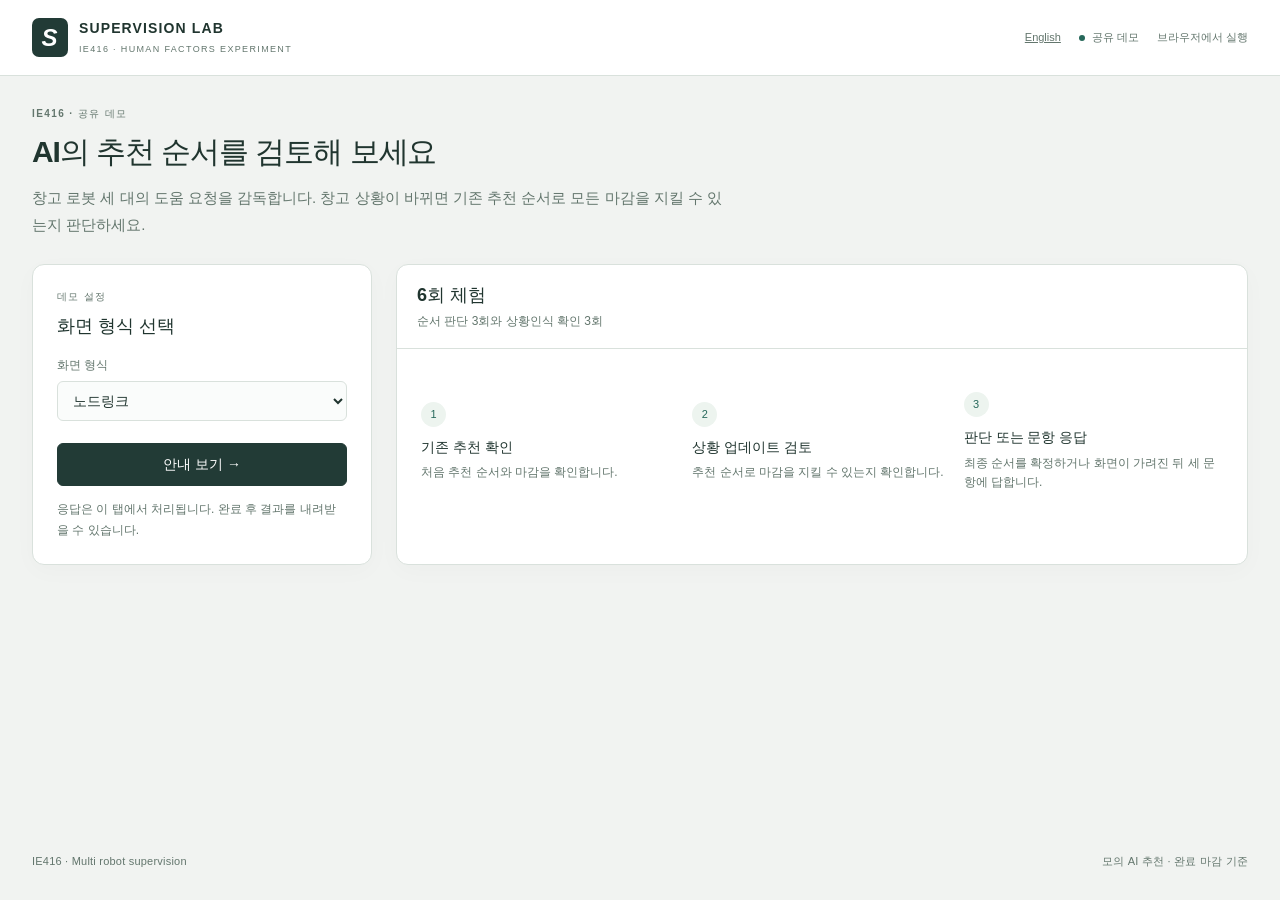
==== ie416-supervision-demo/index.html @ 5c9b91ee "Publish the IE416 robot supervision demo" ====
<!doctype html>
<html lang="ko">
<head>
  <meta charset="utf-8"><meta name="viewport" content="width=device-width, initial-scale=1">
  <title>IE416 Supervision Lab</title>
  <meta name="description" content="다중 로봇 감독에서 상황인식과 AI 추천 검토를 연구하는 로컬 실험 환경">
<style>
:root{--bg:#f1f3f1;--paper:#fff;--ink:#20352f;--muted:#63766d;--border:#d9e1dc;--accent:#26685a;--soft:#edf4ef;--orange:#b96528;--danger:#aa3c32;--danger-soft:#fff0eb;--navy:#223b36;--shadow:0 6px 24px #233d3106;font-family:-apple-system,BlinkMacSystemFont,'Apple SD Gothic Neo','Noto Sans KR',sans-serif;color:var(--ink);font-size:14px;line-height:1.55;background:var(--bg);font-synthesis:none}
*{box-sizing:border-box}body{margin:0}a{color:inherit}button,input,select,textarea{font:inherit}button,select,input[type=range]{cursor:pointer}button:disabled{cursor:default;opacity:.45}button:focus-visible,a:focus-visible,input:focus-visible,select:focus-visible,textarea:focus-visible{outline:3px solid #d79b59;outline-offset:3px}h1,h2,h3,p{margin:0}h1{font-size:30px;line-height:1.3;font-weight:650;letter-spacing:-.035em}h2{font-size:18px;line-height:1.4;font-weight:600}h3{font-size:14px;font-weight:600}small{font-size:12px}.app-header{display:flex;align-items:center;justify-content:space-between;gap:20px;padding:18px 32px;border-bottom:1px solid var(--border);background:var(--paper)}.brand{display:flex;align-items:center;gap:11px;text-decoration:none;font-size:14px;font-weight:700;letter-spacing:.08em}.brand small{display:block;font-size:9px;letter-spacing:.15em;color:var(--muted);margin-top:3px;font-weight:500}.brand-mark{display:grid;place-items:center;width:36px;height:39px;background:var(--navy);color:white;font-size:24px;font-style:italic;border-radius:7px}.header-right{display:flex;gap:18px;align-items:center;font-size:11px;color:var(--muted)}.local-indicator:before{content:'';display:inline-block;width:6px;height:6px;border-radius:50%;background:var(--accent);margin-right:7px}.app-footer{display:flex;justify-content:space-between;gap:15px;padding:17px 32px;font-size:11px;letter-spacing:.02em;color:var(--muted)}#app{max-width:1500px;margin:auto;min-height:calc(100vh - 140px);padding:30px 32px}.loading{padding:80px;text-align:center;color:var(--muted)}.eyebrow{font-size:10px;letter-spacing:.14em;text-transform:uppercase;color:var(--muted);font-weight:600;margin-bottom:10px}.intro{max-width:700px}.intro p{font-size:15px;color:var(--muted);margin-top:13px;line-height:1.8}.setup-grid{display:grid;grid-template-columns:340px minmax(0,1fr);gap:24px;margin-top:26px}.panel{background:var(--paper);border:1px solid var(--border);border-radius:12px;box-shadow:var(--shadow);min-width:0}.setup-form{padding:24px;align-self:start}.panel-heading{padding:18px 20px;border-bottom:1px solid var(--border);display:flex;align-items:center;justify-content:space-between;gap:10px}.panel-heading p{font-size:12px;color:var(--muted);margin-top:4px}.field{display:grid;gap:6px;margin-top:17px}.field label,.field-label{font-size:12px;color:var(--muted)}input:not([type=range]):not([type=checkbox]),select,textarea{width:100%;min-width:0;padding:10px 11px;border:1px solid var(--border);border-radius:6px;background:#fafcfb;color:var(--ink)}textarea{resize:vertical;min-height:90px}.field-row{display:grid;grid-template-columns:1fr 1fr;gap:12px}.btn{display:inline-flex;justify-content:center;align-items:center;gap:8px;min-height:42px;padding:10px 17px;border-radius:6px;border:1px solid var(--border);background:white;color:var(--ink);font-weight:500;text-decoration:none}.btn.primary{background:var(--navy);border-color:var(--navy);color:white}.btn.soft{background:var(--soft);border-color:#d2e0d7}.btn.small{min-height:34px;padding:6px 12px;font-size:12px}.btn.wide{width:100%;margin-top:22px}.subtle{font-size:12px;color:var(--muted);line-height:1.7}.form-note{margin-top:13px}.check-line{display:flex;gap:9px;align-items:flex-start;margin-top:18px;font-size:12px}.check-line input{margin-top:4px;accent-color:var(--accent)}.stat-strip{display:grid;grid-template-columns:repeat(3,1fr);border-bottom:1px solid var(--border)}.stat-strip>div{padding:20px;border-right:1px solid var(--border)}.stat-strip>div:last-child{border-right:0}.stat-label{font-size:11px;color:var(--muted)}.stat-value{display:block;font-size:26px;line-height:1.5;font-weight:500;font-variant-numeric:tabular-nums}.stat-unit{font-size:12px;font-weight:400;color:var(--muted)}.overview-content{padding:24px}.overview-flow{display:flex;align-items:center;gap:12px;flex-wrap:wrap;margin:19px 0 26px}.flow-step{flex:1;min-width:120px}.step-num{display:inline-grid;place-items:center;background:var(--soft);color:var(--accent);border-radius:50%;width:25px;height:25px;font-size:11px;margin-bottom:10px}.flow-step p{font-size:12px;color:var(--muted);margin-top:5px}.flow-arrow{color:#9caf9e}.design-list{display:grid;gap:14px;margin-top:20px}.design-list>div{padding-top:14px;border-top:1px solid var(--border)}.design-list p{font-size:12px;color:var(--muted);margin-top:5px}.meta-tags{display:flex;gap:8px;flex-wrap:wrap}.tag{font-size:11px;color:var(--muted);background:var(--soft);border-radius:4px;padding:4px 8px}.resume{display:flex;align-items:center;justify-content:space-between;gap:15px;padding:15px 20px;margin:0 0 22px;background:#e5eee8;border-radius:8px}.resume p{font-size:12px;color:var(--muted);margin-top:3px}.details{margin-top:18px;font-size:12px;color:var(--muted)}.details summary{cursor:pointer;color:var(--ink)}.details p{margin-top:9px}.notice{font-size:12px;color:var(--muted);padding:15px 0;line-height:1.8}.instructions{max-width:850px;margin:25px auto;padding:34px}.instructions h1{font-size:27px}.instructions ol{padding-left:23px;display:grid;gap:16px;margin:25px 0}.instructions p{margin-top:8px;color:var(--muted)}.rule-inline{padding:16px;background:var(--soft);border-radius:7px;margin:20px 0}.rule-inline strong{font-weight:600}.instructions .btn{margin-top:15px}.session-top{display:flex;align-items:center;justify-content:space-between;gap:18px;margin:0 0 18px}.session-top h1{font-size:22px}.session-sub{font-size:12px;color:var(--muted);margin-top:4px}.progress-wrap{min-width:190px;font-size:11px;color:var(--muted);text-align:right}.progress-track{height:4px;background:#dce4df;border-radius:6px;margin-top:8px;overflow:hidden}.progress-fill{height:100%;background:var(--accent)}.trial-layout{display:grid;grid-template-columns:minmax(250px,.75fr) minmax(0,1.65fr);gap:20px}.map-panel{overflow:hidden;align-self:start}.map-stage{width:100%;height:350px;display:block;background:#f9fbf8}.map-meta{display:flex;justify-content:space-between;padding:11px 18px;border-top:1px solid var(--border);color:var(--muted);font-size:10px}.map-legend{display:flex;gap:12px;flex-wrap:wrap;padding:0 18px 15px;font-size:11px;color:var(--muted)}.legend-dot{height:8px;width:8px;border-radius:50%;display:inline-block;background:#84988e;margin-right:4px}.legend-dot.target{background:var(--orange)}.map-guidance{padding:15px 18px;border-top:1px solid var(--border);font-size:12px;color:var(--muted)}.recommendation{padding:17px 20px;border-bottom:1px solid var(--border);display:flex;align-items:center;justify-content:space-between;gap:12px}.recommendation .label{font-size:11px;color:var(--muted);margin-bottom:5px}.recommended-order{font-size:23px;letter-spacing:.08em;font-weight:500}.status-pill{font-size:11px;color:var(--muted);padding:5px 8px;background:var(--soft);border-radius:5px;white-space:nowrap}.info-body{padding:18px 20px}.unit-note{font-size:11px;color:var(--muted);margin-bottom:14px}.event-box{padding:11px 13px;background:#f1f4f1;border-radius:6px;font-size:12px;min-height:60px}.event-box .event-label{font-size:10px;color:var(--muted);letter-spacing:.05em;margin-bottom:3px}.event-box.changed{background:#fbf3e8}.state-table{width:100%;border-collapse:collapse;font-size:12px;table-layout:fixed;margin-top:16px}.state-table th{padding:10px 6px;color:var(--muted);font-weight:400;text-align:left;border-bottom:1px solid var(--border);vertical-align:bottom}.state-table td{padding:14px 6px;border-bottom:1px solid var(--border);vertical-align:top;overflow-wrap:anywhere;font-variant-numeric:tabular-nums}.state-table th:first-child,.state-table td:first-child{padding-left:0}.state-table th:last-child,.state-table td:last-child{padding-right:0}.changed-value{color:var(--orange);background:#fff0db;padding:1px 3px;border-radius:3px}.violation-value{color:var(--danger);background:var(--danger-soft);padding:1px 4px;border-radius:3px}.relationship{font-size:11px;color:var(--muted);line-height:1.65}.graph{display:grid;grid-template-columns:repeat(3,minmax(0,1fr));column-gap:24px;row-gap:35px;position:relative;padding-top:35px}.graph-node,.result-node{position:relative;z-index:1;border:1px solid var(--border);border-radius:7px;background:white;min-width:0}.graph-node{padding:11px 10px}.graph-node h3{font-size:13px;margin-bottom:10px}.node-row{display:flex;justify-content:space-between;gap:5px;flex-wrap:wrap;font-size:11px;margin-top:7px}.node-row span:first-child{color:var(--muted)}.node-row span:last-child{font-variant-numeric:tabular-nums}.result-node{padding:10px;font-size:10px;color:var(--muted)}.result-node strong{display:block;font-size:19px;font-weight:500;color:var(--ink);margin-top:3px}.result-node.bad{background:var(--danger-soft);border-color:#f0c5b9}.result-node.bad strong{color:var(--danger)}.graph-links{position:absolute;inset:0;pointer-events:none;width:100%;height:100%;z-index:0;overflow:visible}.graph-links path{stroke:#7c9387;stroke-width:1.2;fill:none}.graph-links .arrow{fill:#7c9387;stroke:none}.graph-links text{font-size:10px;fill:var(--muted);paint-order:stroke;stroke:white;stroke-width:5px;stroke-linejoin:round}.review-bottom{padding:16px 20px;border-top:1px solid var(--border);min-height:80px;display:flex;align-items:center;justify-content:space-between;gap:15px}.review-bottom p{font-size:12px;color:var(--muted)}.phase-timer{font-size:13px;font-variant-numeric:tabular-nums;color:var(--muted);white-space:nowrap}.decision{padding:20px;border-top:1px solid var(--border)}.decision .actions{display:flex;gap:10px;flex-wrap:wrap;margin-top:14px}.decision h3{font-size:15px}.decision .subtle{margin-top:5px}.order-editor{display:grid;gap:7px;margin:17px 0}.order-row{display:flex;align-items:center;justify-content:space-between;gap:15px;padding:10px 12px;background:var(--soft);border-radius:6px}.order-row strong{font-weight:500}.order-index{color:var(--muted);font-size:11px;margin-right:12px}.order-controls{display:flex;gap:5px}.order-controls button{height:31px;width:33px;border:1px solid #cedbd2;background:white;border-radius:5px;color:var(--ink)}.question-panel{max-width:780px;margin:45px auto;padding:30px}.occluded-label{display:flex;align-items:center;justify-content:space-between;color:var(--muted);font-size:12px;border-bottom:1px solid var(--border);padding-bottom:18px;margin-bottom:22px}.question-panel h2{font-size:22px;line-height:1.6}.answer-list{display:grid;gap:11px;margin-top:24px}.answer-option{display:flex;align-items:center;gap:12px;text-align:left;border:1px solid var(--border);border-radius:7px;background:white;color:var(--ink);padding:15px;min-height:58px}.answer-option:hover{background:var(--soft)}.answer-option .letter{color:var(--muted);font-size:12px;width:24px;flex-shrink:0}.center-stage{max-width:720px;margin:55px auto;padding:35px}.center-stage h1{font-size:28px}.center-stage p{margin-top:15px;color:var(--muted);line-height:1.8}.center-stage .btn{margin-top:24px}.practice-check{display:inline-block;padding:4px 8px;border-radius:4px;font-size:12px;background:var(--soft);color:var(--accent);margin-bottom:15px}.survey{max-width:850px;margin:0 auto;padding:30px}.survey>p{color:var(--muted);margin-top:10px}.tlx-item{padding:20px 0;border-bottom:1px solid var(--border)}.tlx-heading{display:flex;justify-content:space-between;gap:15px}.tlx-heading label{font-weight:500}.tlx-heading output{color:var(--accent);font-variant-numeric:tabular-nums;min-width:40px;text-align:right}.tlx-item input{width:100%;margin:15px 0 0;accent-color:var(--accent)}.tlx-anchors{display:flex;justify-content:space-between;font-size:11px;color:var(--muted)}.survey .field{margin-top:25px}.export-actions{display:flex;flex-wrap:wrap;gap:8px;margin-top:18px}.summary-table{border-collapse:collapse;width:100%;margin-top:22px;font-size:13px}.summary-table th,.summary-table td{text-align:left;padding:10px 0;border-bottom:1px solid var(--border)}.summary-table th{font-weight:400;color:var(--muted)}.summary-table td{text-align:right;font-variant-numeric:tabular-nums}.protocol-table{border-collapse:collapse;width:100%;margin-top:15px;font-size:12px}.protocol-table th,.protocol-table td{padding:8px;border-bottom:1px solid var(--border);text-align:center}.protocol-table th:first-child,.protocol-table td:first-child{text-align:left}.protocol-table th{font-weight:400;color:var(--muted)}.error-banner{position:fixed;bottom:22px;left:50%;transform:translateX(-50%);max-width:min(90vw,700px);padding:14px 20px;border-radius:8px;border:1px solid #e6afa3;background:#fff2ed;color:#873c31;box-shadow:0 5px 25px #0001;z-index:20}.busy{opacity:.6;pointer-events:none}.save-warning{color:var(--danger)!important}details[open]{margin-bottom:10px}[hidden]{display:none!important}
@media(min-width:1400px){.map-stage{height:410px}.graph-node{padding:14px}.node-row{font-size:12px}.graph{column-gap:34px}}
@media(max-width:1050px){#app{padding:24px 20px}.trial-layout{grid-template-columns:minmax(200px,.65fr) minmax(0,1.6fr);gap:14px}.info-body{padding:16px 14px}.graph{column-gap:16px}.graph-node{padding:10px 7px}.node-row{font-size:10px}.state-table{font-size:11px}.relationship{font-size:10px}.setup-grid{grid-template-columns:310px minmax(0,1fr)}}
@media(max-width:800px){.trial-layout{grid-template-columns:1fr}.map-stage{height:240px}.map-panel{order:1}.info-panel{order:0}.setup-grid{grid-template-columns:1fr}.setup-form{order:1}.overview-panel{order:0}.app-header{padding:15px 20px}.local-indicator{display:none}.header-right{font-size:10px}.session-top{align-items:start}.progress-wrap{min-width:130px}.instructions,.survey,.question-panel{padding:24px}.graph{column-gap:25px}.node-row{font-size:12px}.state-table{font-size:12px}.relationship{font-size:11px}.app-footer{padding:17px 20px}h1{font-size:26px}}
@media(max-width:520px){#app{padding:20px 12px}.app-header{padding:14px 13px}.brand{font-size:11px}.brand small{font-size:8px}.brand-mark{width:29px;height:33px;font-size:20px}.header-right{max-width:90px;text-align:right}.stat-strip>div{padding:14px 10px}.stat-value{font-size:23px}.overview-content{padding:20px}.session-top{flex-direction:column;gap:12px}.progress-wrap{width:100%;text-align:left}.recommended-order{font-size:20px}.recommendation{padding:15px}.graph{column-gap:9px;row-gap:34px}.graph-node{padding:9px 7px}.graph-node h3{font-size:12px}.node-row{font-size:10px}.node-row span{white-space:nowrap}.node-row{gap:3px}.result-node{padding:9px 7px;font-size:9px}.result-node strong{font-size:17px}.state-table{table-layout:auto;font-size:10px}.state-table th,.state-table td{padding:10px 3px}.relationship{font-size:10px}.state-table th:nth-child(7),.state-table td:nth-child(7){max-width:82px}.info-body{padding:13px 10px}.unit-note{font-size:10px}.event-box{font-size:11px}.question-panel{padding:22px 18px;margin-top:25px}.question-panel h2{font-size:19px}.center-stage{padding:26px}.app-footer{font-size:9px;padding:14px}.app-footer span:last-child{display:none}.answer-option{padding:13px 11px}.field-row{gap:9px}.instructions h1{font-size:24px}.instructions{padding:25px}.resume{align-items:start}.graph-links text{font-size:8px}.graph-links path{stroke-width:1}.phase-timer{font-size:12px}}
@media(prefers-reduced-motion:reduce){*{scroll-behavior:auto!important}}
.demo-link{margin-top:17px}
.demo-example{margin-top:22px;padding:18px;border:1px solid var(--border);border-radius:8px;background:#fafcfb}
.demo-example-table{width:100%;margin-top:12px;border-collapse:collapse;font-size:13px}
.demo-example-table th,.demo-example-table td{padding:8px;border-bottom:1px solid var(--border);text-align:center}
.demo-example-table thead{color:var(--muted)}
.example-changed{background:#fff4e6}
.instructions .demo-example .btn{margin-top:0}
.demo-example-feedback:not(:empty){margin-top:12px;padding:12px;border-radius:6px;background:var(--soft)}
.demo-example-feedback p{margin-top:4px}
.instructions .demo-steps{gap:10px;margin:18px 0 4px;line-height:1.6}
#korean-home{white-space:nowrap}
:lang(en) .state-table th{overflow-wrap:anywhere}
:lang(en) .node-row span:first-child{white-space:normal}
@media(max-width:520px){:lang(en) .header-right{gap:8px;max-width:none}:lang(en) .header-right [role=status]{max-width:68px}}

</style>

</head>
<body>
<header class="app-header"><a class="brand" id="home-link" href="/" aria-label="Supervision Lab 홈"><span class="brand-mark">S</span><span>SUPERVISION LAB<small>IE416 · HUMAN FACTORS EXPERIMENT</small></span></a><div class="header-right"><a id="korean-home" href="/" lang="ko" hidden>한국어</a><span class="local-indicator" id="local-indicator">로컬 실험 환경</span><span id="save-state" role="status">서버 연결 중</span></div></header>
<main id="app"><div class="loading">실험 환경을 준비하고 있습니다.</div></main>
<div id="error" class="error-banner" role="alert" hidden></div>
<footer class="app-footer"><span>IE416 · Multi robot supervision</span><span id="footer-note">모의 AI 추천 · 완료 마감 기준 · 로컬 기록</span></footer>
<script type="application/json" id="demo-data">{"version":"ie416-public-demo-v1","map":{"name":"실험용 가상 물류 창고","nodes":[{"id":"N0_0","x":0,"y":0},{"id":"N1_0","x":100,"y":0},{"id":"N2_0","x":200,"y":0},{"id":"N3_0","x":300,"y":0},{"id":"N4_0","x":400,"y":0},{"id":"N5_0","x":500,"y":0},{"id":"N6_0","x":600,"y":0},{"id":"N0_1","x":0,"y":110},{"id":"N1_1","x":100,"y":110},{"id":"N2_1","x":200,"y":110},{"id":"N3_1","x":300,"y":110},{"id":"N4_1","x":400,"y":110},{"id":"N5_1","x":500,"y":110},{"id":"N6_1","x":600,"y":110},{"id":"N0_2","x":0,"y":220},{"id":"N1_2","x":100,"y":220},{"id":"N2_2","x":200,"y":220},{"id":"N3_2","x":300,"y":220},{"id":"N4_2","x":400,"y":220},{"id":"N5_2","x":500,"y":220},{"id":"N6_2","x":600,"y":220},{"id":"N0_3","x":0,"y":330},{"id":"N1_3","x":100,"y":330},{"id":"N2_3","x":200,"y":330},{"id":"N3_3","x":300,"y":330},{"id":"N4_3","x":400,"y":330},{"id":"N5_3","x":500,"y":330},{"id":"N6_3","x":600,"y":330},{"id":"N0_4","x":0,"y":440},{"id":"N1_4","x":100,"y":440},{"id":"N2_4","x":200,"y":440},{"id":"N3_4","x":300,"y":440},{"id":"N4_4","x":400,"y":440},{"id":"N5_4","x":500,"y":440},{"id":"N6_4","x":600,"y":440}],"edges":[{"from":"N0_0","to":"N1_0"},{"from":"N1_0","to":"N0_0"},{"from":"N0_0","to":"N0_1"},{"from":"N0_1","to":"N0_0"},{"from":"N1_0","to":"N2_0"},{"from":"N2_0","to":"N1_0"},{"from":"N2_0","to":"N3_0"},{"from":"N3_0","to":"N2_0"},{"from":"N2_0","to":"N2_1"},{"from":"N2_1","to":"N2_0"},{"from":"N3_0","to":"N4_0"},{"from":"N4_0","to":"N3_0"},{"from":"N4_0","to":"N5_0"},{"from":"N5_0","to":"N4_0"},{"from":"N4_0","to":"N4_1"},{"from":"N4_1","to":"N4_0"},{"from":"N5_0","to":"N6_0"},{"from":"N6_0","to":"N5_0"},{"from":"N6_0","to":"N6_1"},{"from":"N6_1","to":"N6_0"},{"from":"N0_1","to":"N0_2"},{"from":"N0_2","to":"N0_1"},{"from":"N2_1","to":"N2_2"},{"from":"N2_2","to":"N2_1"},{"from":"N4_1","to":"N4_2"},{"from":"N4_2","to":"N4_1"},{"from":"N6_1","to":"N6_2"},{"from":"N6_2","to":"N6_1"},{"from":"N0_2","to":"N1_2"},{"from":"N1_2","to":"N0_2"},{"from":"N0_2","to":"N0_3"},{"from":"N0_3","to":"N0_2"},{"from":"N1_2","to":"N2_2"},{"from":"N2_2","to":"N1_2"},{"from":"N2_2","to":"N3_2"},{"from":"N3_2","to":"N2_2"},{"from":"N2_2","to":"N2_3"},{"from":"N2_3","to":"N2_2"},{"from":"N3_2","to":"N4_2"},{"from":"N4_2","to":"N3_2"},{"from":"N4_2","to":"N5_2"},{"from":"N5_2","to":"N4_2"},{"from":"N4_2","to":"N4_3"},{"from":"N4_3","to":"N4_2"},{"from":"N5_2","to":"N6_2"},{"from":"N6_2","to":"N5_2"},{"from":"N6_2","to":"N6_3"},{"from":"N6_3","to":"N6_2"},{"from":"N0_3","to":"N0_4"},{"from":"N0_4","to":"N0_3"},{"from":"N2_3","to":"N2_4"},{"from":"N2_4","to":"N2_3"},{"from":"N4_3","to":"N4_4"},{"from":"N4_4","to":"N4_3"},{"from":"N6_3","to":"N6_4"},{"from":"N6_4","to":"N6_3"},{"from":"N0_4","to":"N1_4"},{"from":"N1_4","to":"N0_4"},{"from":"N1_4","to":"N2_4"},{"from":"N2_4","to":"N1_4"},{"from":"N2_4","to":"N3_4"},{"from":"N3_4","to":"N2_4"},{"from":"N3_4","to":"N4_4"},{"from":"N4_4","to":"N3_4"},{"from":"N4_4","to":"N5_4"},{"from":"N5_4","to":"N4_4"},{"from":"N5_4","to":"N6_4"},{"from":"N6_4","to":"N5_4"}],"ports":[{"id":"W01","nodeId":"N0_0"},{"id":"W02","nodeId":"N2_0"},{"id":"W03","nodeId":"N4_0"},{"id":"W04","nodeId":"N6_0"},{"id":"W05","nodeId":"N0_2"},{"id":"W06","nodeId":"N2_2"},{"id":"W07","nodeId":"N4_2"},{"id":"W08","nodeId":"N6_2"},{"id":"W09","nodeId":"N0_4"},{"id":"W10","nodeId":"N2_4"},{"id":"W11","nodeId":"N4_4"},{"id":"W12","nodeId":"N6_4"},{"id":"W13","nodeId":"N0_1"},{"id":"W14","nodeId":"N6_3"}],"shelves":[{"x":30,"y":24,"width":140,"height":172},{"x":230,"y":24,"width":140,"height":172},{"x":430,"y":24,"width":140,"height":172},{"x":30,"y":244,"width":140,"height":172},{"x":230,"y":244,"width":140,"height":172},{"x":430,"y":244,"width":140,"height":172}],"source":"Synthetic IE416 schematic; no external map data","sha256":"7d916ab8c7bdacdd8c4645fc433cfeffe77a4c085acdc1d1994d8ea9c817c53e"},"decks":{"ko":[{"id":"T01","purpose":"behavior","valid":false,"feasible_orders":[["A","B","C"]],"questions":[],"initial":{"rows":[{"robot":"A","duration":4,"previous_duration":4,"deadline":19,"previous_deadline":19,"start":9,"finish":13,"overrun":0,"predecessor":"C"},{"robot":"B","duration":6,"previous_duration":6,"deadline":11,"previous_deadline":11,"start":0,"finish":6,"overrun":0,"predecessor":null},{"robot":"C","duration":3,"previous_duration":3,"deadline":16,"previous_deadline":16,"start":6,"finish":9,"overrun":0,"predecessor":"B"}],"order":["B","C","A"],"poses":{"A":5,"B":9,"C":13},"event":null,"updated":false,"recommendation_time":"변화 전","state_time":"변화 전"},"updated":{"rows":[{"robot":"A","duration":4,"previous_duration":4,"deadline":5,"previous_deadline":19,"start":9,"finish":13,"overrun":8,"predecessor":"C"},{"robot":"B","duration":6,"previous_duration":6,"deadline":11,"previous_deadline":11,"start":0,"finish":6,"overrun":0,"predecessor":null},{"robot":"C","duration":3,"previous_duration":3,"deadline":16,"previous_deadline":16,"start":6,"finish":9,"overrun":0,"predecessor":"B"}],"order":["B","C","A"],"poses":{"A":5,"B":9,"C":13},"event":{"kind":"deadline","robot":"A","before":19,"after":5,"text":"로봇 A의 완료 마감이 19분에서 5분으로 앞당겨졌습니다."},"updated":true,"recommendation_time":"변화 전","state_time":"변화 후"}},{"id":"T02","purpose":"sa","valid":false,"feasible_orders":[["C","A","B"]],"questions":[{"level":"perception","subtype":"perception","prompt":"처음 상태와 비교해 값이 변경된 로봇은 어느 것입니까?","options":[{"id":"A","text":"로봇 A"},{"id":"none","text":"변경 없음"},{"id":"C","text":"로봇 C"},{"id":"B","text":"로봇 B"}],"correct":"C"},{"level":"comprehension","subtype":"comprehension","prompt":"현재 상태와 기존 추천을 함께 고려할 때, C의 마감 충족 여부에 대한 정확한 해석은 무엇입니까?","options":[{"id":"at15_due4","text":"앞선 개입을 반영하면 완료는 15분, 마감은 4분이므로 마감을 11분 초과한다.","finish":15,"deadline":4},{"id":"at18_due4","text":"앞선 개입을 반영하면 완료는 18분, 마감은 4분이므로 마감을 14분 초과한다.","finish":18,"deadline":4},{"id":"at4_due4","text":"앞선 개입을 반영하면 완료는 4분, 마감은 4분이므로 마감을 정확히 충족한다.","finish":4,"deadline":4},{"id":"at15_due7","text":"앞선 개입을 반영하면 완료는 15분, 마감은 7분이므로 마감을 8분 초과한다.","finish":15,"deadline":7}],"target":"C","correct":"at15_due4"},{"level":"outcome","subtype":"projection","prompt":"개입 순서를 C → B → A로 바꾸면 B의 완료 시각은 언제입니까?","options":[{"id":"11","text":"11분"},{"id":"5","text":"5분"},{"id":"7","text":"7분"},{"id":"8","text":"8분"}],"correct":"8","alternate_order":["C","B","A"],"target":"B"}],"initial":{"rows":[{"robot":"A","duration":7,"previous_duration":7,"deadline":12,"previous_deadline":12,"start":0,"finish":7,"overrun":0,"predecessor":null},{"robot":"B","duration":4,"previous_duration":4,"deadline":18,"previous_deadline":18,"start":7,"finish":11,"overrun":0,"predecessor":"A"},{"robot":"C","duration":4,"previous_duration":4,"deadline":17,"previous_deadline":17,"start":11,"finish":15,"overrun":0,"predecessor":"B"}],"order":["A","B","C"],"poses":{"A":10,"B":0,"C":4},"event":null,"updated":false,"recommendation_time":"변화 전","state_time":"변화 전"},"updated":{"rows":[{"robot":"A","duration":7,"previous_duration":7,"deadline":12,"previous_deadline":12,"start":0,"finish":7,"overrun":0,"predecessor":null},{"robot":"B","duration":4,"previous_duration":4,"deadline":18,"previous_deadline":18,"start":7,"finish":11,"overrun":0,"predecessor":"A"},{"robot":"C","duration":4,"previous_duration":4,"deadline":4,"previous_deadline":17,"start":11,"finish":15,"overrun":11,"predecessor":"B"}],"order":["A","B","C"],"poses":{"A":10,"B":0,"C":4},"event":{"kind":"deadline","robot":"C","before":17,"after":4,"text":"로봇 C의 완료 마감이 17분에서 4분으로 앞당겨졌습니다."},"updated":true,"recommendation_time":"변화 전","state_time":"변화 후"}},{"id":"T03","purpose":"behavior","valid":true,"feasible_orders":[["A","C","B"],["C","A","B"]],"questions":[],"initial":{"rows":[{"robot":"A","duration":8,"previous_duration":8,"deadline":13,"previous_deadline":13,"start":0,"finish":8,"overrun":0,"predecessor":null},{"robot":"B","duration":5,"previous_duration":5,"deadline":20,"previous_deadline":20,"start":11,"finish":16,"overrun":0,"predecessor":"C"},{"robot":"C","duration":3,"previous_duration":3,"deadline":18,"previous_deadline":18,"start":8,"finish":11,"overrun":0,"predecessor":"A"}],"order":["A","C","B"],"poses":{"A":1,"B":5,"C":9},"event":null,"updated":false,"recommendation_time":"변화 전","state_time":"변화 전"},"updated":{"rows":[{"robot":"A","duration":8,"previous_duration":8,"deadline":13,"previous_deadline":13,"start":0,"finish":8,"overrun":0,"predecessor":null},{"robot":"B","duration":8,"previous_duration":5,"deadline":20,"previous_deadline":20,"start":11,"finish":19,"overrun":0,"predecessor":"C"},{"robot":"C","duration":3,"previous_duration":3,"deadline":18,"previous_deadline":18,"start":8,"finish":11,"overrun":0,"predecessor":"A"}],"order":["A","C","B"],"poses":{"A":1,"B":5,"C":9},"event":{"kind":"duration","robot":"B","before":5,"after":8,"text":"로봇 B의 개입 소요시간이 5분에서 8분으로 늘었습니다."},"updated":true,"recommendation_time":"변화 전","state_time":"변화 후"}},{"id":"T04","purpose":"sa","valid":true,"feasible_orders":[["A","B","C"],["B","A","C"]],"questions":[{"level":"perception","subtype":"perception","prompt":"처음 상태와 비교해 값이 변경된 로봇은 어느 것입니까?","options":[{"id":"C","text":"로봇 C"},{"id":"A","text":"로봇 A"},{"id":"B","text":"로봇 B"},{"id":"none","text":"변경 없음"}],"correct":"B"},{"level":"comprehension","subtype":"comprehension","prompt":"현재 상태와 기존 추천을 함께 고려할 때, C의 마감 충족 여부에 대한 정확한 해석은 무엇입니까?","options":[{"id":"at13_due14","text":"앞선 개입을 반영하면 완료는 13분, 마감은 14분이므로 마감을 1분 여유로 충족한다.","finish":13,"deadline":14},{"id":"at6_due16","text":"앞선 개입을 반영하면 완료는 6분, 마감은 16분이므로 마감을 10분 여유로 충족한다.","finish":6,"deadline":16},{"id":"at16_due16","text":"앞선 개입을 반영하면 완료는 16분, 마감은 16분이므로 마감을 정확히 충족한다.","finish":16,"deadline":16},{"id":"at13_due16","text":"앞선 개입을 반영하면 완료는 13분, 마감은 16분이므로 마감을 3분 여유로 충족한다.","finish":13,"deadline":16}],"target":"C","correct":"at13_due16"},{"level":"outcome","subtype":"recall","prompt":"현재 추천 A → B → C에서 A의 예상 완료 시각은 언제입니까?","options":[{"id":"1","text":"1분"},{"id":"4","text":"4분"},{"id":"7","text":"7분"},{"id":"3","text":"3분"}],"correct":"4","alternate_order":null,"target":"A"}],"initial":{"rows":[{"robot":"A","duration":4,"previous_duration":4,"deadline":9,"previous_deadline":9,"start":0,"finish":4,"overrun":0,"predecessor":null},{"robot":"B","duration":3,"previous_duration":3,"deadline":9,"previous_deadline":9,"start":4,"finish":7,"overrun":0,"predecessor":"A"},{"robot":"C","duration":6,"previous_duration":6,"deadline":16,"previous_deadline":16,"start":7,"finish":13,"overrun":0,"predecessor":"B"}],"order":["A","B","C"],"poses":{"A":6,"B":10,"C":0},"event":null,"updated":false,"recommendation_time":"변화 전","state_time":"변화 전"},"updated":{"rows":[{"robot":"A","duration":4,"previous_duration":4,"deadline":9,"previous_deadline":9,"start":0,"finish":4,"overrun":0,"predecessor":null},{"robot":"B","duration":3,"previous_duration":3,"deadline":7,"previous_deadline":9,"start":4,"finish":7,"overrun":0,"predecessor":"A"},{"robot":"C","duration":6,"previous_duration":6,"deadline":16,"previous_deadline":16,"start":7,"finish":13,"overrun":0,"predecessor":"B"}],"order":["A","B","C"],"poses":{"A":6,"B":10,"C":0},"event":{"kind":"deadline","robot":"B","before":9,"after":7,"text":"로봇 B의 완료 마감이 9분에서 7분으로 앞당겨졌습니다."},"updated":true,"recommendation_time":"변화 전","state_time":"변화 후"}},{"id":"T05","purpose":"behavior","valid":true,"feasible_orders":[["B","C","A"]],"questions":[],"initial":{"rows":[{"robot":"A","duration":7,"previous_duration":7,"deadline":22,"previous_deadline":22,"start":12,"finish":19,"overrun":0,"predecessor":"C"},{"robot":"B","duration":6,"previous_duration":6,"deadline":9,"previous_deadline":9,"start":0,"finish":6,"overrun":0,"predecessor":null},{"robot":"C","duration":6,"previous_duration":6,"deadline":16,"previous_deadline":16,"start":6,"finish":12,"overrun":0,"predecessor":"B"}],"order":["B","C","A"],"poses":{"A":11,"B":1,"C":5},"event":null,"updated":false,"recommendation_time":"변화 전","state_time":"변화 전"},"updated":{"rows":[{"robot":"A","duration":7,"previous_duration":7,"deadline":22,"previous_deadline":22,"start":12,"finish":19,"overrun":0,"predecessor":"C"},{"robot":"B","duration":6,"previous_duration":6,"deadline":9,"previous_deadline":9,"start":0,"finish":6,"overrun":0,"predecessor":null},{"robot":"C","duration":6,"previous_duration":6,"deadline":16,"previous_deadline":16,"start":6,"finish":12,"overrun":0,"predecessor":"B"}],"order":["B","C","A"],"poses":{"A":11,"B":1,"C":5},"event":{"kind":"none","robot":null,"before":null,"after":null,"text":"상태 재확인 · 수치 변경 없음"},"updated":true,"recommendation_time":"변화 전","state_time":"변화 후"}},{"id":"T06","purpose":"sa","valid":true,"feasible_orders":[["B","C","A"],["C","B","A"]],"questions":[{"level":"perception","subtype":"perception","prompt":"처음 상태와 비교해 값이 변경된 로봇은 어느 것입니까?","options":[{"id":"C","text":"로봇 C"},{"id":"B","text":"로봇 B"},{"id":"A","text":"로봇 A"},{"id":"none","text":"변경 없음"}],"correct":"none"},{"level":"comprehension","subtype":"comprehension","prompt":"현재 상태와 기존 추천을 함께 고려할 때, B의 마감 충족 여부에 대한 정확한 해석은 무엇입니까?","options":[{"id":"at11_due16","text":"앞선 개입을 반영하면 완료는 11분, 마감은 16분이므로 마감을 5분 여유로 충족한다.","finish":11,"deadline":16},{"id":"at14_due18","text":"앞선 개입을 반영하면 완료는 14분, 마감은 18분이므로 마감을 4분 여유로 충족한다.","finish":14,"deadline":18},{"id":"at3_due18","text":"앞선 개입을 반영하면 완료는 3분, 마감은 18분이므로 마감을 15분 여유로 충족한다.","finish":3,"deadline":18},{"id":"at11_due18","text":"앞선 개입을 반영하면 완료는 11분, 마감은 18분이므로 마감을 7분 여유로 충족한다.","finish":11,"deadline":18}],"target":"B","correct":"at11_due18"},{"level":"outcome","subtype":"projection","prompt":"개입 순서를 A → C → B로 바꾸면 C의 완료 시각은 언제입니까?","options":[{"id":"15","text":"15분"},{"id":"19","text":"19분"},{"id":"16","text":"16분"},{"id":"13","text":"13분"}],"correct":"16","alternate_order":["A","C","B"],"target":"C"}],"initial":{"rows":[{"robot":"A","duration":8,"previous_duration":8,"deadline":25,"previous_deadline":25,"start":11,"finish":19,"overrun":0,"predecessor":"B"},{"robot":"B","duration":3,"previous_duration":3,"deadline":18,"previous_deadline":18,"start":8,"finish":11,"overrun":0,"predecessor":"C"},{"robot":"C","duration":8,"previous_duration":8,"deadline":14,"previous_deadline":14,"start":0,"finish":8,"overrun":0,"predecessor":null}],"order":["C","B","A"],"poses":{"A":2,"B":6,"C":10},"event":null,"updated":false,"recommendation_time":"변화 전","state_time":"변화 전"},"updated":{"rows":[{"robot":"A","duration":8,"previous_duration":8,"deadline":25,"previous_deadline":25,"start":11,"finish":19,"overrun":0,"predecessor":"B"},{"robot":"B","duration":3,"previous_duration":3,"deadline":18,"previous_deadline":18,"start":8,"finish":11,"overrun":0,"predecessor":"C"},{"robot":"C","duration":8,"previous_duration":8,"deadline":14,"previous_deadline":14,"start":0,"finish":8,"overrun":0,"predecessor":null}],"order":["C","B","A"],"poses":{"A":2,"B":6,"C":10},"event":{"kind":"none","robot":null,"before":null,"after":null,"text":"상태 재확인 · 수치 변경 없음"},"updated":true,"recommendation_time":"변화 전","state_time":"변화 후"}}],"en":[{"id":"T01","purpose":"behavior","valid":false,"feasible_orders":[["A","B","C"]],"questions":[],"initial":{"rows":[{"robot":"A","duration":4,"previous_duration":4,"deadline":19,"previous_deadline":19,"start":9,"finish":13,"overrun":0,"predecessor":"C"},{"robot":"B","duration":6,"previous_duration":6,"deadline":11,"previous_deadline":11,"start":0,"finish":6,"overrun":0,"predecessor":null},{"robot":"C","duration":3,"previous_duration":3,"deadline":16,"previous_deadline":16,"start":6,"finish":9,"overrun":0,"predecessor":"B"}],"order":["B","C","A"],"poses":{"A":5,"B":9,"C":13},"event":null,"updated":false,"recommendation_time":"변화 전","state_time":"변화 전"},"updated":{"rows":[{"robot":"A","duration":4,"previous_duration":4,"deadline":5,"previous_deadline":19,"start":9,"finish":13,"overrun":8,"predecessor":"C"},{"robot":"B","duration":6,"previous_duration":6,"deadline":11,"previous_deadline":11,"start":0,"finish":6,"overrun":0,"predecessor":null},{"robot":"C","duration":3,"previous_duration":3,"deadline":16,"previous_deadline":16,"start":6,"finish":9,"overrun":0,"predecessor":"B"}],"order":["B","C","A"],"poses":{"A":5,"B":9,"C":13},"event":{"kind":"deadline","robot":"A","before":19,"after":5,"text":"Robot A's completion deadline moved earlier, from 19 to 5 min."},"updated":true,"recommendation_time":"변화 전","state_time":"변화 후"}},{"id":"T02","purpose":"sa","valid":false,"feasible_orders":[["C","A","B"]],"questions":[{"level":"perception","subtype":"perception","prompt":"Which robot's completion deadline changed?","options":[{"id":"A","text":"A"},{"id":"none","text":"No change"},{"id":"C","text":"C"},{"id":"B","text":"B"}],"correct":"C"},{"level":"comprehension","subtype":"comprehension","prompt":"Which statement about the current AI recommendation is correct?","options":[{"id":"at15_due4","text":"After handling A and B, C finishes at 15 min and misses its 4 min deadline.","finish":15,"deadline":4},{"id":"at18_due4","text":"After handling A and B, C finishes at 18 min and misses its 4 min deadline.","finish":18,"deadline":4},{"id":"at4_due4","text":"After handling A and B, C finishes at 4 min and meets its 4 min deadline.","finish":4,"deadline":4},{"id":"at15_due7","text":"After handling A and B, C finishes at 15 min and misses its 7 min deadline.","finish":15,"deadline":7}],"target":"C","correct":"at15_due4"},{"level":"outcome","subtype":"projection","prompt":"If the order changes to C → B → A, when would robot B finish?","options":[{"id":"11","text":"11 min"},{"id":"5","text":"5 min"},{"id":"7","text":"7 min"},{"id":"8","text":"8 min"}],"correct":"8","alternate_order":["C","B","A"],"target":"B"}],"initial":{"rows":[{"robot":"A","duration":7,"previous_duration":7,"deadline":12,"previous_deadline":12,"start":0,"finish":7,"overrun":0,"predecessor":null},{"robot":"B","duration":4,"previous_duration":4,"deadline":18,"previous_deadline":18,"start":7,"finish":11,"overrun":0,"predecessor":"A"},{"robot":"C","duration":4,"previous_duration":4,"deadline":17,"previous_deadline":17,"start":11,"finish":15,"overrun":0,"predecessor":"B"}],"order":["A","B","C"],"poses":{"A":10,"B":0,"C":4},"event":null,"updated":false,"recommendation_time":"변화 전","state_time":"변화 전"},"updated":{"rows":[{"robot":"A","duration":7,"previous_duration":7,"deadline":12,"previous_deadline":12,"start":0,"finish":7,"overrun":0,"predecessor":null},{"robot":"B","duration":4,"previous_duration":4,"deadline":18,"previous_deadline":18,"start":7,"finish":11,"overrun":0,"predecessor":"A"},{"robot":"C","duration":4,"previous_duration":4,"deadline":4,"previous_deadline":17,"start":11,"finish":15,"overrun":11,"predecessor":"B"}],"order":["A","B","C"],"poses":{"A":10,"B":0,"C":4},"event":{"kind":"deadline","robot":"C","before":17,"after":4,"text":"Robot C's completion deadline moved earlier, from 17 to 4 min."},"updated":true,"recommendation_time":"변화 전","state_time":"변화 후"}},{"id":"T03","purpose":"behavior","valid":true,"feasible_orders":[["A","C","B"],["C","A","B"]],"questions":[],"initial":{"rows":[{"robot":"A","duration":8,"previous_duration":8,"deadline":13,"previous_deadline":13,"start":0,"finish":8,"overrun":0,"predecessor":null},{"robot":"B","duration":5,"previous_duration":5,"deadline":20,"previous_deadline":20,"start":11,"finish":16,"overrun":0,"predecessor":"C"},{"robot":"C","duration":3,"previous_duration":3,"deadline":18,"previous_deadline":18,"start":8,"finish":11,"overrun":0,"predecessor":"A"}],"order":["A","C","B"],"poses":{"A":1,"B":5,"C":9},"event":null,"updated":false,"recommendation_time":"변화 전","state_time":"변화 전"},"updated":{"rows":[{"robot":"A","duration":8,"previous_duration":8,"deadline":13,"previous_deadline":13,"start":0,"finish":8,"overrun":0,"predecessor":null},{"robot":"B","duration":8,"previous_duration":5,"deadline":20,"previous_deadline":20,"start":11,"finish":19,"overrun":0,"predecessor":"C"},{"robot":"C","duration":3,"previous_duration":3,"deadline":18,"previous_deadline":18,"start":8,"finish":11,"overrun":0,"predecessor":"A"}],"order":["A","C","B"],"poses":{"A":1,"B":5,"C":9},"event":{"kind":"duration","robot":"B","before":5,"after":8,"text":"Robot B's intervention duration increased from 5 to 8 min."},"updated":true,"recommendation_time":"변화 전","state_time":"변화 후"}},{"id":"T04","purpose":"sa","valid":true,"feasible_orders":[["A","B","C"],["B","A","C"]],"questions":[{"level":"perception","subtype":"perception","prompt":"Which robot's completion deadline changed?","options":[{"id":"C","text":"C"},{"id":"A","text":"A"},{"id":"B","text":"B"},{"id":"none","text":"No change"}],"correct":"B"},{"level":"comprehension","subtype":"comprehension","prompt":"Which statement about the current AI recommendation is correct?","options":[{"id":"at13_due14","text":"After handling A and B, C finishes at 13 min and meets its 14 min deadline.","finish":13,"deadline":14},{"id":"at6_due16","text":"After handling A and B, C finishes at 6 min and meets its 16 min deadline.","finish":6,"deadline":16},{"id":"at16_due16","text":"After handling A and B, C finishes at 16 min and meets its 16 min deadline.","finish":16,"deadline":16},{"id":"at13_due16","text":"After handling A and B, C finishes at 13 min and meets its 16 min deadline.","finish":13,"deadline":16}],"target":"C","correct":"at13_due16"},{"level":"outcome","subtype":"recall","prompt":"In the recommended order A → B → C, when is robot A expected to finish?","options":[{"id":"1","text":"1 min"},{"id":"4","text":"4 min"},{"id":"7","text":"7 min"},{"id":"3","text":"3 min"}],"correct":"4","alternate_order":null,"target":"A"}],"initial":{"rows":[{"robot":"A","duration":4,"previous_duration":4,"deadline":9,"previous_deadline":9,"start":0,"finish":4,"overrun":0,"predecessor":null},{"robot":"B","duration":3,"previous_duration":3,"deadline":9,"previous_deadline":9,"start":4,"finish":7,"overrun":0,"predecessor":"A"},{"robot":"C","duration":6,"previous_duration":6,"deadline":16,"previous_deadline":16,"start":7,"finish":13,"overrun":0,"predecessor":"B"}],"order":["A","B","C"],"poses":{"A":6,"B":10,"C":0},"event":null,"updated":false,"recommendation_time":"변화 전","state_time":"변화 전"},"updated":{"rows":[{"robot":"A","duration":4,"previous_duration":4,"deadline":9,"previous_deadline":9,"start":0,"finish":4,"overrun":0,"predecessor":null},{"robot":"B","duration":3,"previous_duration":3,"deadline":7,"previous_deadline":9,"start":4,"finish":7,"overrun":0,"predecessor":"A"},{"robot":"C","duration":6,"previous_duration":6,"deadline":16,"previous_deadline":16,"start":7,"finish":13,"overrun":0,"predecessor":"B"}],"order":["A","B","C"],"poses":{"A":6,"B":10,"C":0},"event":{"kind":"deadline","robot":"B","before":9,"after":7,"text":"Robot B's completion deadline moved earlier, from 9 to 7 min."},"updated":true,"recommendation_time":"변화 전","state_time":"변화 후"}},{"id":"T05","purpose":"behavior","valid":true,"feasible_orders":[["B","C","A"]],"questions":[],"initial":{"rows":[{"robot":"A","duration":7,"previous_duration":7,"deadline":22,"previous_deadline":22,"start":12,"finish":19,"overrun":0,"predecessor":"C"},{"robot":"B","duration":6,"previous_duration":6,"deadline":9,"previous_deadline":9,"start":0,"finish":6,"overrun":0,"predecessor":null},{"robot":"C","duration":6,"previous_duration":6,"deadline":16,"previous_deadline":16,"start":6,"finish":12,"overrun":0,"predecessor":"B"}],"order":["B","C","A"],"poses":{"A":11,"B":1,"C":5},"event":null,"updated":false,"recommendation_time":"변화 전","state_time":"변화 전"},"updated":{"rows":[{"robot":"A","duration":7,"previous_duration":7,"deadline":22,"previous_deadline":22,"start":12,"finish":19,"overrun":0,"predecessor":"C"},{"robot":"B","duration":6,"previous_duration":6,"deadline":9,"previous_deadline":9,"start":0,"finish":6,"overrun":0,"predecessor":null},{"robot":"C","duration":6,"previous_duration":6,"deadline":16,"previous_deadline":16,"start":6,"finish":12,"overrun":0,"predecessor":"B"}],"order":["B","C","A"],"poses":{"A":11,"B":1,"C":5},"event":{"kind":"none","robot":null,"before":null,"after":null,"text":"Status checked. All values are unchanged."},"updated":true,"recommendation_time":"변화 전","state_time":"변화 후"}},{"id":"T06","purpose":"sa","valid":true,"feasible_orders":[["B","C","A"],["C","B","A"]],"questions":[{"level":"perception","subtype":"perception","prompt":"Which robot's completion deadline changed?","options":[{"id":"C","text":"C"},{"id":"B","text":"B"},{"id":"A","text":"A"},{"id":"none","text":"No change"}],"correct":"none"},{"level":"comprehension","subtype":"comprehension","prompt":"Which statement about the current AI recommendation is correct?","options":[{"id":"at11_due16","text":"After handling C, B finishes at 11 min and meets its 16 min deadline.","finish":11,"deadline":16},{"id":"at14_due18","text":"After handling C, B finishes at 14 min and meets its 18 min deadline.","finish":14,"deadline":18},{"id":"at3_due18","text":"After handling C, B finishes at 3 min and meets its 18 min deadline.","finish":3,"deadline":18},{"id":"at11_due18","text":"After handling C, B finishes at 11 min and meets its 18 min deadline.","finish":11,"deadline":18}],"target":"B","correct":"at11_due18"},{"level":"outcome","subtype":"projection","prompt":"If the order changes to A → C → B, when would robot C finish?","options":[{"id":"15","text":"15 min"},{"id":"19","text":"19 min"},{"id":"16","text":"16 min"},{"id":"13","text":"13 min"}],"correct":"16","alternate_order":["A","C","B"],"target":"C"}],"initial":{"rows":[{"robot":"A","duration":8,"previous_duration":8,"deadline":25,"previous_deadline":25,"start":11,"finish":19,"overrun":0,"predecessor":"B"},{"robot":"B","duration":3,"previous_duration":3,"deadline":18,"previous_deadline":18,"start":8,"finish":11,"overrun":0,"predecessor":"C"},{"robot":"C","duration":8,"previous_duration":8,"deadline":14,"previous_deadline":14,"start":0,"finish":8,"overrun":0,"predecessor":null}],"order":["C","B","A"],"poses":{"A":2,"B":6,"C":10},"event":null,"updated":false,"recommendation_time":"변화 전","state_time":"변화 전"},"updated":{"rows":[{"robot":"A","duration":8,"previous_duration":8,"deadline":25,"previous_deadline":25,"start":11,"finish":19,"overrun":0,"predecessor":"B"},{"robot":"B","duration":3,"previous_duration":3,"deadline":18,"previous_deadline":18,"start":8,"finish":11,"overrun":0,"predecessor":"C"},{"robot":"C","duration":8,"previous_duration":8,"deadline":14,"previous_deadline":14,"start":0,"finish":8,"overrun":0,"predecessor":null}],"order":["C","B","A"],"poses":{"A":2,"B":6,"C":10},"event":{"kind":"none","robot":null,"before":null,"after":null,"text":"Status checked. All values are unchanged."},"updated":true,"recommendation_time":"변화 전","state_time":"변화 후"}}]}}</script>
<script>
// Browser-only session adapter for the public demo. No network or storage calls.
(() => {
  'use strict';
  const data = JSON.parse(document.getElementById('demo-data').textContent);
  let session;

  const ratio = (count, total) => total ? count / total : null;

  function summarize() {
    const {config, records, survey} = session;
    const behavior = records.filter(r => r.purpose === 'behavior');
    const invalid = behavior.filter(r => !r.valid);
    const valid = behavior.filter(r => r.valid);
    const hitRate = ratio(invalid.filter(r => r.judgment === 'change').length, invalid.length);
    const falseAlarmRate = ratio(valid.filter(r => r.judgment === 'change').length, valid.length);
    const missingJudgments = behavior.filter(r => r.judgment === null).length;
    const answers = records.flatMap(r => r.answers ?? []);
    function accuracy(label, key = 'level') {
      const items = answers.filter(a => a[key] === label);
      return ratio(items.filter(a => a.correct).length, items.length);
    }
    const comprehension = accuracy('comprehension');
    const outcome = accuracy('outcome');
    return {
      condition:config.condition, completed_main:records.length,
      sa_primary:(comprehension + outcome) / 2, comprehension,
      perception:accuracy('perception'), recall:accuracy('recall','subtype'),
      projection:accuracy('projection','subtype'), hit_rate:hitRate, false_alarm_rate:falseAlarmRate,
      missing_judgments:missingJudgments, final_accuracy:ratio(behavior.filter(r => r.final_correct).length, behavior.length),
      balanced_accuracy:missingJudgments ? null : (hitRate + 1 - falseAlarmRate) / 2,
      raw_tlx:survey.raw_tlx
    };
  }

  function beginTrial() {
    if (session.index === session.deck.length) {
      session.screen = 'survey';
      session.active = null;
      return;
    }
    const event = Date.now() + session.config.prelude_s * 1000;
    session.screen = 'trial';
    session.active = {event, reviewEnd:event + session.config.review_s * 1000,
      questionEnd:null, judgment:null, answers:[]};
  }

  function finishTrial(record) {
    const trial = session.deck[session.index];
    session.records.push({trial_id:trial.id, purpose:trial.purpose, valid:trial.valid, ...record});
    session.screen = 'trial_done';
  }

  function view() {
    const {id, config, deck, index, active} = session;
    const trial = deck[index];
    const now = Date.now();
    const base = {id, config, phase:session.screen, server_epoch_ms:now,
      total_main:deck.length, completed_main:session.records.length,
      total_practice:0, completed_practice:0, practice:false, trial_id:active ? trial.id : null};
    if (base.phase === 'finished') return {...base, summary:summarize()};
    if (base.phase !== 'trial') return base;
    if (now < active.event) return {...base, phase:'prelude',
      event_epoch_ms:active.event, stimulus:trial.initial};
    if (now < active.reviewEnd) return {...base, phase:'review',
      review_end_epoch_ms:active.reviewEnd, stimulus:trial.updated};
    if (trial.purpose === 'sa') {
      const questionIndex = active.answers.length;
      const {prompt, options} = trial.questions[questionIndex];
      active.questionEnd ??= now + config.question_s * 1000;
      return {...base, phase:'question', question:{prompt, options},
        question_index:questionIndex, question_end_epoch_ms:active.questionEnd};
    }
    const decisionEnd = active.reviewEnd + config.decision_s * 1000;
    if (now >= decisionEnd) {
      finishTrial({judgment:active.judgment, order:null, final_correct:false, timeout:true});
      return view();
    }
    return {...base, phase:active.judgment === null ? 'decision' : 'reorder',
      judgment:active.judgment, decision_end_epoch_ms:decisionEnd, stimulus:trial.updated};
  }

  function act(body) {
    const current = view();
    const {config, active} = session;
    const trial = session.deck[session.index];
    const invalidAction = () => new Error(config.language === 'en'
      ? 'This step has changed. Try again on the current screen.'
      : '진행 단계가 바뀌었습니다. 현재 화면에서 다시 시도해 주세요.');
    if (body.trial_id !== current.trial_id) throw invalidAction();
    if (body.action === 'start' && current.phase === 'instructions') {
      beginTrial();
    } else if (body.action === 'next' && current.phase === 'trial_done') {
      session.index += 1;
      beginTrial();
    } else if (body.action === 'judge' && current.phase === 'decision') {
      if (!['keep','change'].includes(body.judgment)) throw invalidAction();
      active.judgment = body.judgment;
    } else if (body.action === 'confirm' && current.phase === 'reorder') {
      const order = body.order.join('');
      finishTrial({judgment:active.judgment, order:body.order,
        final_correct:trial.feasible_orders.some(candidate => candidate.join('') === order), timeout:false});
    } else if (body.action === 'answer' && current.phase === 'question') {
      if (body.question_index !== current.question_index) throw invalidAction();
      const question = trial.questions[current.question_index];
      const answer = Date.now() < active.questionEnd ? body.answer : null;
      active.answers.push({level:question.level, subtype:question.subtype,
        answer, correct:answer === question.correct});
      active.questionEnd = null;
      if (active.answers.length === trial.questions.length) finishTrial({answers:active.answers});
    } else if (body.action === 'survey' && current.phase === 'survey') {
      session.survey = {tlx:body.tlx, notes:body.notes,
        raw_tlx:Object.values(body.tlx).reduce((sum, value) => sum + value, 0) / 6};
      session.screen = 'finished';
    } else if (current.phase !== 'trial_done') {
      throw invalidAction();
    }
    return view();
  }

  window.ie416DemoRequest = (path, body) => {
    const root = '/api/study';
    if (path === root + '/map') return data.map;
    if (path === root + '/protocol') return {};
    if (path === root + '/sessions') {
      const config = {...body, mode:'demo'};
      session = {id:'public-demo', config, deck:data.decks[config.language],
        screen:'instructions', index:0, active:null, records:[]};
      return {view:view()};
    }
    const endpoint = root + '/sessions/public-demo';
    if (path === endpoint) return view();
    if (path === endpoint + '/action') return act(body);
    if (path === endpoint + '/json' && session.screen === 'finished') {
      const result = {version:data.version, mode:'public-demo', condition:session.config.condition,
        language:session.config.language, summary:summarize(), trials:session.records, survey:session.survey};
      return new Blob([JSON.stringify(result, null, 2)], {type:'application/json'});
    }
    throw new Error('Unknown demo operation');
  };
})();

'use strict';
const $ = id => document.getElementById(id);
const esc = value => String(value ?? '').replace(/[&<>"']/g, c => ({'&':'&amp;','<':'&lt;','>':'&gt;','"':'&quot;',"'":'&#39;'}[c]));
const epoch = () => performance.timeOrigin + performance.now();
const percent = v => v === null || v === undefined ? '—' : (v * 100).toFixed(1) + '%';
const uid = () => crypto.randomUUID().replaceAll('-', '');
const english = new URLSearchParams(location.search).get('lang') === 'en';
const t = (ko, en) => english ? en : ko;
const sharedDemo = Boolean(window.ie416DemoRequest);
const home = sharedDemo ? location.pathname : '/';
const demoSetupOnly = sharedDemo || english;
const STORE = t('ie416-supervision-session-v1', 'ie416-supervision-demo-en-v1');
let auth = null, state = null, map = null, protocol = null, busy = false, renderKey = '', pollTimer = null;
let countdown = null, selectedOrder = [], clockOffset = 0, pendingEvents = [], eventTimer = null, errorTimer = null;
let tlxTouched = new Set(), previewFrame = null, lastRequest = null;

async function api(path, body, {blob = false} = {}) {
  if (sharedDemo) return window.ie416DemoRequest(path, body);
  const response = await fetch(path, {method: body ? 'POST' : 'GET',
    headers: {'Content-Type':'application/json', ...(auth ? {Authorization:'Bearer ' + auth.token} : {})},
    ...(body ? {body:JSON.stringify(body)} : {})});
  if (!response.ok) {
    const data = await response.json().catch(() => ({}));
    const fallback = t('서버 응답 오류 ', 'Server error ') + response.status;
    throw new Error(data.error && !(english && /[가-힣]/.test(data.error)) ? data.error : fallback);
  }
  $('save-state').textContent = t('로컬 기록 연결됨', 'Local storage connected');
  $('save-state').classList.remove('save-warning');
  return blob ? response.blob() : response.json();
}
function reportError(error) {
  $('error').textContent = error.message || String(error); $('error').hidden = false;
  $('save-state').textContent = t('연결 상태 확인 필요', 'Check connection'); $('save-state').classList.add('save-warning');
  clearTimeout(errorTimer); errorTimer = setTimeout(() => $('error').hidden = true, 12000);
}
function remember() {
  if (sharedDemo) return;
  try {localStorage.setItem(STORE,JSON.stringify(auth));} catch (_) {}
}
function queueEvent(event, extra = {}) {
  if (sharedDemo || !auth) return;
  pendingEvents.push({event, client_epoch_ms:epoch(), trial_id:state?.trial_id || null, ...extra});
  clearTimeout(eventTimer);eventTimer=setTimeout(flushEvents, 200);
}
async function flushEvents() {
  if (!auth || !pendingEvents.length) return;
  const batch = pendingEvents.splice(0,100), currentAuth = {...auth};
  try { await api(`/api/study/sessions/${currentAuth.id}/events`,{events:batch}); }
  catch (error) { pendingEvents.unshift(...batch);reportError(error); }
}
function layoutMarker() {
  if (!auth || !state?.trial_id) return;
  const areas=[...document.querySelectorAll('[data-aoi]')].map(el=>{
    const b=el.getBoundingClientRect();return {id:el.dataset.aoi,x:b.x,y:b.y,width:b.width,height:b.height};
  });
  queueEvent('layout',{phase:state.phase,viewport:{width:innerWidth,height:innerHeight,dpr:devicePixelRatio},
    screen_origin:{x:window.screenX,y:window.screenY},areas});
}
async function action(name, payload = {}, retryRequest = null) {
  if (busy || !auth) return;
  busy=true;document.querySelectorAll('[data-submit]').forEach(el=>el.disabled=true);
  const body = retryRequest || {action:name, request_id:uid(), trial_id:state.trial_id,
    client_epoch_ms:epoch(), ...payload};
  lastRequest = body;
  try { const next=await api(`/api/study/sessions/${auth.id}/action`,body);lastRequest=null;install(next); }
  catch (error) {
    reportError(error);
    // A response can be lost after the server saved it. Recover its state
    // instead of submitting a new answer against a stale question.
    try {renderKey='';install(await api(`/api/study/sessions/${auth.id}`));}
    catch (_) {clearTimeout(pollTimer);pollTimer=setTimeout(refresh,2500);}
  }
  finally {busy=false;document.querySelectorAll('[data-submit]').forEach(el=>el.disabled=false);}
}
function button(label, actionName, extra='', classes='primary') {
  return `<button type="button" class="btn ${classes}" data-submit data-action="${actionName}" ${extra}>${label}</button>`;
}
function bindActions() {
  document.querySelectorAll('[data-action]').forEach(el=>el.onclick=()=>{
    if(el.dataset.action==='judge') action('judge',{judgment:el.dataset.choice});
    else if(el.dataset.action==='confirm') action('confirm',{order:selectedOrder});
    else action(el.dataset.action);
  });
}
function install(next) {
  state=next;clockOffset=next.server_epoch_ms-epoch();
  const key=[state.phase,state.trial_id,state.question_index,state.judgment,state.completed_main].join(':');
  if(key!==renderKey) {renderKey=key;render();queueEvent('screen',{phase:state.phase,question:state.question_index});requestAnimationFrame(layoutMarker);}
  armTimers();
}
function now() { return epoch()+clockOffset; }
function armTimers() {
  clearTimeout(pollTimer); clearInterval(countdown);
  if(!state) return;
  let end=null;
  if(state.phase==='prelude')end=state.event_epoch_ms;
  if(state.phase==='review')end=state.review_end_epoch_ms;
  if(state.phase==='question')end=state.question_end_epoch_ms;
  if(['decision','reorder'].includes(state.phase))end=state.decision_end_epoch_ms;
  const update=()=>{
    const remaining=end===null?null:Math.max(0,Math.ceil((end-now())/1000));
    document.querySelectorAll('[data-countdown]').forEach(el=>el.textContent=`${remaining ?? '—'}${t('초', ' s')}`);
  };
  update();countdown=setInterval(update,200);
  if(end!==null)pollTimer=setTimeout(async()=>{
    if(state.phase==='question')return action('answer',{question_index:state.question_index,answer:null});
    await refresh();
  },Math.max(40,end-now()+30));
}
async function refresh() {
  if(!auth||busy)return;
  try {install(await api(`/api/study/sessions/${auth.id}`));}
  catch(error){reportError(error);pollTimer=setTimeout(refresh,2500);}
}

function demoSetup() {
  return `<div class="intro"><div class="eyebrow">IE416 · ${sharedDemo?t('공유 데모','Public demo'):'English demo'}</div>
    <h1>${t('AI의 추천 순서를 검토해 보세요','Review an AI recommendation')}</h1>
    <p>${t('창고 로봇 세 대의 도움 요청을 감독합니다. 창고 상황이 바뀌면 기존 추천 순서로 모든 마감을 지킬 수 있는지 판단하세요.','Supervise three robots, review a change in the warehouse, and decide whether the recommended order still meets every deadline.')}</p></div>
    <div class="setup-grid">
      <form class="panel setup-form" id="setup"><div class="eyebrow">${t('데모 설정','Demo setup')}</div><h2>${t('화면 형식 선택','Choose an interface')}</h2>
        <div class="field"><label for="condition">${t('화면 형식','Interface')}</label><select id="condition"><option value="node">${t('노드링크','Node-link view')}</option><option value="table">${t('표 형식','Table view')}</option></select></div>
        <button type="submit" class="btn primary wide" id="create">${t('안내 보기 →','Continue to instructions →')}</button>
        <p class="subtle form-note">${sharedDemo?t('응답은 이 탭에서 처리됩니다. 완료 후 결과를 내려받을 수 있습니다.','Responses stay in this tab. You can download your results at the end.'):'Responses are saved locally as demo data.'}</p>
      </form>
      <section class="panel overview-panel">
        <div class="panel-heading"><div><h2>${t('6회 체험','Six-trial walkthrough')}</h2><p>${t('순서 판단 3회와 상황인식 확인 3회','Three decisions and three situation awareness checks')}</p></div></div>
        <div class="overview-content"><div class="overview-flow">
          <div class="flow-step"><span class="step-num">1</span><h3>${t('기존 추천 확인','Read the recommendation')}</h3><p>${t('처음 추천 순서와 마감을 확인합니다.','Check the starting order and deadlines.')}</p></div>
          <div class="flow-step"><span class="step-num">2</span><h3>${t('상황 업데이트 검토','Review the update')}</h3><p>${t('추천 순서로 마감을 지킬 수 있는지 확인합니다.','Check whether the order still works.')}</p></div>
          <div class="flow-step"><span class="step-num">3</span><h3>${t('판단 또는 문항 응답','Respond')}</h3><p>${t('최종 순서를 확정하거나 화면이 가려진 뒤 세 문항에 답합니다.','Confirm an order or answer three questions with the display hidden.')}</p></div>
        </div></div>
      </section>
    </div>`;
}

function setup() {
  clearTimeout(pollTimer);clearInterval(countdown);cancelAnimationFrame(previewFrame);
  state = null;
  if (sharedDemo) auth = null;
  const resume = auth ? `<div class="resume"><div><strong>${t('저장된 세션이 있습니다.', 'A demo is saved.')}</strong><p>${esc(auth.id)} · ${t('화면을 다시 열어 이어갈 수 있습니다.', 'You can continue from where you left off.')}</p></div><button class="btn small" id="resume">${t('세션 이어가기', 'Resume demo')}</button></div>` : '';
  $('app').innerHTML=resume+(demoSetupOnly ? demoSetup() : `
    <div class="intro"><div class="eyebrow">Study workbench / IE416</div><h1>AI의 추천을,<br>현재 상황으로 다시 판단하기</h1><p>상황 변화로 부적절해진 개입 순서를 발견하고 수정하는 감독 실험입니다. 동일한 정보를 표와 노드링크로 제공하고 이해·예측과 의사결정을 기록합니다.</p><a class="btn soft demo-link" href="/?lang=en">영어 데모 <span aria-hidden="true">→</span></a></div>
    <div class="setup-grid"><form class="panel setup-form" id="setup"><div class="eyebrow">연구자 설정</div><h2>실험 세션 만들기</h2>
      <div class="field"><label for="participant">참가자 코드</label><input id="participant" name="participant" autocomplete="off" placeholder="예: P001" pattern="[A-Za-z0-9_-]{1,32}" required maxlength="32"><small class="subtle">이름 대신 익명 코드를 사용하세요.</small></div>
      <div class="field-row"><div class="field"><label for="mode">실행 모드</label><select id="mode"><option value="demo">데모 · 6시행</option><option value="pilot" selected>파일럿 · 연습 4 + 본 36</option><option value="main">본 실험 · 연습 4 + 본 36</option></select></div><div class="field"><label for="condition">UI 조건</label><select id="condition"><option value="auto">자동 균형 배정</option><option value="table">표 형식</option><option value="node">노드링크</option></select></div></div>
      <div class="field"><label for="seed">시나리오 시드</label><input id="seed" type="number" min="0" max="2147483647" value="416" required><small class="subtle">SA는 문서 v2의 고정 12세트입니다. 같은 시드에서는 두 UI의 시행 순서와 행동 문제도 같습니다.</small></div>
      <details class="details"><summary>검토 시간 설정</summary><div class="field-row"><div class="field"><label for="prelude_s">변화 전 제시 초</label><input id="prelude_s" type="number" min="1" max="30" value="4" required></div><div class="field"><label for="review_s">변화 후 검토 초</label><input id="review_s" type="number" min="5" max="120" value="20" required></div></div><div class="field-row"><div class="field"><label for="question_s">문항당 응답 초</label><input id="question_s" type="number" min="10" max="120" value="25" required></div><div class="field"><label for="decision_s">행동 응답 제한 초</label><input id="decision_s" type="number" min="20" max="300" value="90" required></div></div><p>두 평가 유형 모두 같은 고정 검토시간 후 응답합니다. 판단 시간에는 고정 검토시간이 포함되고, 이후 시간도 별도 저장됩니다.</p></details>
      <label class="check-line"><input id="ready" type="checkbox" required><span>연구 안내와 동의 절차를 별도로 확인하고 실험을 시작합니다. 데모는 기능 확인용입니다.</span></label>
      <button type="submit" class="btn primary wide" id="create">세션 준비 →</button><p class="subtle form-note">응답은 이 컴퓨터의 study-data에 저장됩니다. 시선 장비는 별도 연결이 필요합니다.</p>
    </form>
    <section class="panel overview-panel"><div class="panel-heading"><div><h2>실험 구성</h2><p>단일요인 · 피험자 간 설계 · 가상 물류 창고</p></div><span class="tag">파일럿용 구현</span></div>
      <div class="stat-strip"><div><span class="stat-label">판단 대상</span><strong class="stat-value">3 <span class="stat-unit">개입 요청</span></strong></div><div><span class="stat-label">상황인식</span><strong class="stat-value">12 <span class="stat-unit">시행</span></strong></div><div><span class="stat-label">행동 평가</span><strong class="stat-value">24 <span class="stat-unit">시행</span></strong></div></div>
      <div class="overview-content"><div class="overview-flow"><div class="flow-step"><span class="step-num">1</span><h3>기존 추천 확인</h3><p>처음에는 마감을 충족하는 순서</p></div><span class="flow-arrow">→</span><div class="flow-step"><span class="step-num">2</span><h3>상황 변화 검토</h3><p>마감 또는 개입 시간 갱신</p></div><span class="flow-arrow">→</span><div class="flow-step"><span class="step-num">3</span><h3>판단 또는 SA 응답</h3><p>유지·수정 / 화면 차폐 후 질문</p></div></div>
        <table class="protocol-table"><thead><tr><th>시행 유형</th><th>추천 부적절</th><th>변화 후 적절</th><th>변화 없음</th></tr></thead><tbody><tr><td>상황인식</td><td>6</td><td>4</td><td>2</td></tr><tr><td>행동 평가</td><td>12</td><td>8</td><td>4</td></tr></tbody></table>
        <div class="design-list"><div><h3>추천 결과와 상태를 분리합니다</h3><p>모의 AI 추천은 유지하고 현재 값으로 예상 결과만 갱신합니다. 수정 정답을 보여주지 않습니다.</p></div><div><h3>같은 정보, 다른 표현</h3><p>수치·변화·관계·예측·강조를 맞추고 표와 연결 표현을 비교합니다. 지도는 두 조건에 공통입니다.</p></div><div><h3>분석 가능한 시행별 기록</h3><p>지각·이해·회상·대안 예측, 적중·오탐, 최종 순서, 응답 시간과 화면 전환을 CSV와 JSON으로 내보냅니다.</p></div></div>
        <details class="details"><summary>구현 범위와 파일럿 점검</summary><p>문항 원본: ${esc(protocol.sa_bank_version)}. ${esc(protocol.limits)} 실험용 가상 창고에서 사전 정의한 개입 사건을 제시합니다. 개입 시간은 AMR 주행 물리 엔진에서 추정한 값이 아닌 통제된 실험 자극입니다. 실제 시선은 수집하지 않으며 화면 좌표와 이벤트만 제공합니다. 표본 수·문항·제한 시간·Raw TLX 채점은 본 실험 전에 확정하세요.</p></details>
      </div></section></div>`);
  if(auth)$('resume').onclick=async()=>{renderKey='';await refresh();queueEvent('reload',{phase:state?.phase});};
  if(!demoSetupOnly) $('mode').onchange=()=>{
    const demo=$('mode').value==='demo';
    for(const [id,value,min] of [['prelude_s',demo?2:4,1],['review_s',demo?5:20,demo?1:5],['question_s',demo?15:25,demo?3:10],['decision_s',demo?30:90,demo?5:20]]){$(id).value=value;$(id).min=min;}
    if(demo&&!$('participant').value)$('participant').value='DEMO';
  };
  $('setup').onsubmit=async event=>{
    event.preventDefault();$('create').disabled=true;
    try{
      if(auth)await flushEvents();
      const body={condition:$('condition').value};
      if(demoSetupOnly) {
        Object.assign(body,{participant:t('DEMO','DEMO-EN'),mode:'demo',language:t('ko','en'),
          seed:416,prelude_s:2,review_s:sharedDemo?15:5,question_s:sharedDemo?25:15,decision_s:sharedDemo?60:30});
      } else {
        for(const id of ['participant','mode'])body[id]=$(id).value;
        for(const id of ['seed','prelude_s','review_s','question_s','decision_s'])body[id]=Number($(id).value);
      }
      const next=await api('/api/study/sessions',body);
      auth={id:next.view.id,token:next.token};remember();renderKey='';install(next.view);
    }catch(error){reportError(error);$('create').disabled=false;}
  };
}
function demoInstructions() {
  $('app').innerHTML = `<section class="panel instructions">
    <div class="eyebrow">${t('데모 안내','Demo instructions')}</div>
    <h1>${t('추천 순서로 모두 제시간에 끝낼 수 있을까요?','Will the recommended order meet every deadline?')}</h1>
    <p>${t('당신은 창고의 현장 담당자입니다. 로봇 A, B, C가 작업을 계속하기 위해 동시에 도움을 요청했습니다. 한 번에 한 대씩 도울 수 있으므로 처리 순서를 정해야 합니다.','You are the warehouse operator on duty. Robots A, B, and C have all asked for help so they can get back to work. You can help one robot at a time, so you need to decide whom to help first.')}</p>
    <section class="demo-example" aria-labelledby="demo-example-title">
      <h2 id="demo-example-title">${t('연습 예제 · 시간 제한 없음','Practice example · No time limit')}</h2>
      <p>${t('AI가 처음에 추천한 순서는','The AI originally recommended')} <strong>A → B → C</strong>${t('입니다.','.')}</p>
      <p>${t('B가 다음 운반을 시작하려면 먼저 당신이 통로를 확인해 줘야 합니다. 운반 일정이 앞당겨져서 통로 확인을 마쳐야 하는 시각이 9분에서 6분으로 바뀌었습니다.','Before robot B can start its next delivery, you need to check its aisle. The delivery was moved up, so the aisle check is now due at minute 6. The original deadline was minute 9.')}</p>
      <table class="demo-example-table">
        <thead><tr>
          <th scope="col">${t('로봇','Robot')}</th><th scope="col">${t('소요 시간','Duration')}</th>
          <th scope="col">${t('현재 마감','Current deadline')}</th><th scope="col">${t('예상 완료','Expected finish')}</th>
        </tr></thead>
        <tbody>
          <tr><th scope="row">A</th><td>4</td><td>10</td><td>4</td></tr>
          <tr class="example-changed"><th scope="row">B</th><td>4</td><td><strong>6</strong></td><td><strong>8</strong></td></tr>
          <tr><th scope="row">C</th><td>3</td><td>13</td><td>11</td></tr>
        </tbody>
      </table>
      <p class="subtle">${t('표의 단위는 분입니다. 예상 완료가 현재 마감과 같거나 빠르면 제시간입니다.','All times are in minutes. An expected finish at or before the current deadline is on time.')}</p>
      <p><strong>${t('이 순서를 그대로 유지해도 될까요?','Can you keep this order?')}</strong></p>
      <div class="actions">
        <button type="button" class="btn soft" data-example-choice="keep">${t('유지 가능','Keep the order')}</button>
        <button type="button" class="btn soft" data-example-choice="change">${t('수정 필요','Revise the order')}</button>
      </div>
      <div class="demo-example-feedback" id="demo-example-feedback" role="status"></div>
    </section>
    <ol class="demo-steps">
      <li><strong>${t('먼저 상태 업데이트를 확인하세요.','Check the status update.')}</strong> ${t('표나 노드링크 카드에서 예상 완료와 현재 마감을 비교합니다. 마감 값이 9 → 6처럼 표시되면 오른쪽이 현재 값입니다.','Compare the expected finish and current deadline in the table or on the robot cards. For a value like 9 → 6, use the number on the right.')}</li>
      <li><strong>${t('유지 또는 수정을 고르세요.','Choose whether to keep or revise the order.')}</strong> ${t('하나라도 늦으면 수정이 필요합니다. 다음 화면에서 ↑ ↓로 순서를 맞춘 뒤 최종 순서를 확정합니다. 유지라면 그대로 확정하세요.','Revise the order if any request finishes late. On the next screen, use ↑ and ↓ to arrange the robots and confirm. If you chose to keep the order, confirm it as shown.')}</li>
      <li><strong>${t('화면이 가려지면 세 문항에 답하세요.','If the display is hidden, answer three questions.')}</strong> ${t('일부 시행은 순서 결정 대신 방금 본 변화나 순서에 대해 묻습니다. 답을 고르면 다음 문항이 나옵니다.','Some trials ask what you saw or what would happen under a different order. Select an answer to move to the next question.')}</li>
    </ol>
    ${button(t('데모 시작 →','Begin demo →'),'start')}
  </section>`;
  document.querySelectorAll('[data-example-choice]').forEach(choice => {
    choice.onclick = () => {
      const correct = choice.dataset.exampleChoice === 'change';
      $('demo-example-feedback').innerHTML = `
        <strong>${correct?t('맞아요. 수정이 필요합니다.','Correct. Revise the order.'):t('이 경우에는 수정이 필요합니다.','This order needs to be revised.')}</strong>
        <p>${t('B는 마감 6분보다 늦은 8분에 끝납니다. B → A → C로 바꾸면 B는 4분, A는 8분, C는 11분에 끝나 모두 마감을 지킵니다.','B finishes at 8 min, two minutes past its deadline. With B → A → C, B finishes at 4 min, A at 8 min, and C at 11 min. All three meet their deadlines.')}</p>`;
    };
  });
  bindActions();
}

function instructions(){
  if(state.config.mode === 'demo') {
    demoInstructions();
    return;
  }
  $('app').innerHTML=`<section class="panel instructions"><div class="eyebrow">참가자 안내 / 실험 세션</div><h1>세 로봇의 개입 순서를 검토하세요</h1><p>한 사람이 세 개입 요청을 한 번에 하나씩 처리합니다. 시스템의 추천을 참고하되, 현재 상황에 맞는지 직접 판단하세요.</p>
    <ol><li><strong>완료 마감이 기준입니다.</strong><p>개입을 시작하는 시각이 아니라 끝내는 시각이 마감 이내여야 합니다. 처리 순서에 따라 기다리는 시간이 달라집니다.</p></li><li><strong>처음 추천은 적절하지만 상황이 달라질 수 있습니다.</strong><p>마감이 앞당겨지거나 개입 시간이 늘어납니다. 변화가 있어도 기존 순서가 계속 적절할 수 있고, 변화가 없는 시행도 있습니다.</p></li><li><strong>화면 검토 후 질문에 응답합니다.</strong><p>일부 시행은 화면을 가린 뒤 3개 객관식 질문이 나옵니다. 다른 시행은 기존 순서의 유지 가능 여부를 판단하고 최종 순서를 정합니다. 본 시행 중 정답은 제공되지 않습니다.</p></li></ol>
    <div class="rule-inline">예: 예상 완료 <strong>12분</strong>, 마감 <strong>12분</strong>이면 허용됩니다.<br>예상 완료 <strong>13분</strong>, 마감 <strong>12분</strong>이면 마감 위반입니다.</div>
    <p class="subtle">표시된 시간은 변화 시점부터의 모의 분입니다. 화면 검토 중에는 상태와 모의 시간이 고정됩니다. 화면의 지도는 공통 맥락이며 개입 소요시간을 이동 거리로 계산하지 않습니다.</p>
    <p class="subtle">${state.total_practice?`연습 ${state.total_practice}시행 후 본 ${state.total_main}시행을 진행합니다. 본 시행 12회마다 휴식 화면이 나옵니다.`:'데모 6시행을 진행합니다. 데모 기록은 본 실험과 구분됩니다.'}</p>
    ${button(state.total_practice?'연습 시작 →':'데모 시작 →','start')}</section>`;
  bindActions();
}
function sessionTop(){
  const practice=state.practice;
  const done=practice?state.completed_practice:state.completed_main,total=practice?state.total_practice:state.total_main;
  const title = practice ? t('연습 시행', 'Practice trial') : t('개입 우선순위 검토', 'Review intervention priority');
  const guidance = practice ? t('연습에는 정답 피드백이 제공됩니다.', 'Feedback is shown during practice.') : t('현재 상황을 기준으로 판단하세요.', 'Use the current status to make your decision.');
  return `<div class="session-top"><div><div class="eyebrow">${practice?'Practice':t('Supervisory review', 'English demo')}</div><h1>${title}</h1><p class="session-sub">${t('참가자', 'Participant')} ${esc(state.config.participant)} · ${esc(state.trial_id||'')} · ${guidance}</p></div><div class="progress-wrap">${practice?t('연습','Practice'):t('본 시행','Trial')} ${Math.min(total,done+1)} / ${total}<div class="progress-track"><div class="progress-fill" style="width:${done/total*100}%"></div></div></div></div>`;
}
function valueMarkup(value,previous,changedClass='changed-value'){
  return `<span class="${value!==previous?changedClass:''}">${previous} → ${value}</span>`;
}
function relationships(row,event){
  const parts=[row.predecessor
    ? t(`${row.predecessor} 완료 이후 ${row.robot} 시작`, `${row.robot} starts after ${row.predecessor} finishes`)
    : t(`${row.robot}는 처음 시작`, `${row.robot} starts first`)];
  if(event?.robot===row.robot)parts.push(event.kind==='deadline'
    ? t('상태 변화 → 마감 단축', 'Update → earlier deadline')
    : t('상태 변화 → 소요 증가', 'Update → longer duration'));
  parts.push(t('완료와 마감 비교 → 초과량', 'Finish vs. deadline → overrun'));
  return parts.join('<br>');
}
function tableMarkup(stimulus){
  const labels = [t('로봇','Robot'),t('소요<br>이전 → 현재','Duration<br>Old → New'),t('마감<br>이전 → 현재','Deadline<br>Old → New'),
    t('예상<br>시작','Est.<br>start'),t('예상<br>완료','Est.<br>finish'),t('마감<br>초과','Overrun'),t('관련 관계','Dependencies')];
  return `<table class="state-table" aria-label="${t('로봇 개입 상태와 예상 결과','Robot interventions and predicted outcomes')}"><colgroup><col style="width:7%"><col style="width:15%"><col style="width:15%"><col style="width:10%"><col style="width:10%"><col style="width:10%"><col style="width:33%"></colgroup><thead><tr>${labels.map(label=>`<th>${label}</th>`).join('')}</tr></thead><tbody>${stimulus.rows.map(r=>`<tr><td><strong>${r.robot}</strong></td><td data-aoi="${r.robot}-duration">${valueMarkup(r.duration,r.previous_duration)}</td><td data-aoi="${r.robot}-deadline">${valueMarkup(r.deadline,r.previous_deadline)}</td><td data-aoi="${r.robot}-start">${r.start}</td><td data-aoi="${r.robot}-finish">${r.finish}</td><td data-aoi="${r.robot}-outcome"><span class="${r.overrun?'violation-value':''}">${r.overrun}</span></td><td class="relationship" data-aoi="${r.robot}-relations">${relationships(r,stimulus.event)}</td></tr>`).join('')}</tbody></table>`;
}
function graphMarkup(stimulus){
  const ordered=stimulus.order.map(robot=>stimulus.rows.find(r=>r.robot===robot));
  return `<div class="graph" id="relationship-graph" role="group" aria-label="${t('로봇 개입 순서, 상태 변화와 예상 마감 초과의 연결','Intervention order, changes, and predicted deadline overruns')}"><svg class="graph-links" aria-hidden="true"></svg>${ordered.map(r=>`<article class="graph-node" data-robot="${r.robot}"><h3>${t('로봇','Robot')} ${r.robot}</h3><div class="node-row" data-aoi="${r.robot}-duration" data-anchor="${r.robot}-duration"><span>${t('소요','Duration')}</span>${valueMarkup(r.duration,r.previous_duration)}</div><div class="node-row" data-aoi="${r.robot}-deadline" data-anchor="${r.robot}-deadline"><span>${t('마감','Deadline')}</span>${valueMarkup(r.deadline,r.previous_deadline)}</div><div class="node-row" data-aoi="${r.robot}-start" data-anchor="${r.robot}-start"><span>${t('예상 시작','Est. start')}</span><span>${r.start}</span></div><div class="node-row" data-aoi="${r.robot}-finish" data-anchor="${r.robot}-finish"><span>${t('예상 완료','Est. finish')}</span><span>${r.finish}</span></div></article>`).join('')}${ordered.map(r=>`<div class="result-node ${r.overrun?'bad':''}" data-aoi="${r.robot}-outcome" data-anchor="${r.robot}-outcome">${r.robot} ${t('마감 초과','overrun')}<strong>${r.overrun}${t('분',' min')}</strong></div>`).join('')}</div>`;
}
function review(){
  const s=state.stimulus;
  const condition=state.config.condition;
  const initial=state.phase==='prelude';
  const demo = state.config.mode === 'demo';
  const eventText=initial?t('세 요청이 가용합니다. 현재 추천과 상태를 확인하세요.','Three requests are available. Review the current recommendation and status.'):s.event.text;
  const mapPanel=`<section class="panel map-panel"><div class="panel-heading"><div><h2>${t('가상 물류 창고','Virtual warehouse')}</h2><p>${t('감독 대상 A · B · C','Robots A · B · C')}</p></div><span class="tag">${t('실험 모형','Simulation')}</span></div><canvas class="map-stage" id="warehouse-map" aria-label="${t('가상 창고에서 세 로봇의 개입 요청 위치','Locations of the three intervention requests')}"></canvas><div class="map-meta"><span>WAREHOUSE / THREE REQUESTS</span><span>${initial?t('사건 발생 전','Before update'):t('검토 상태 고정','Status fixed')}</span></div><div class="map-legend"><span><i class="legend-dot"></i>${t('요청 위치','Request location')}</span><span><i class="legend-dot target"></i>${t('변경된 로봇','Updated robot')}</span></div><p class="map-guidance">${t('세 요청을 한 사람이 순차 처리합니다. 개입 시간과 완료 마감은 정보 패널을 기준으로 확인하세요.','One operator handles the requests in sequence. Use the durations and deadlines shown in the information panel.')}</p></section>`;
  let control='';
  const keep = t('유지 가능','Keep the order');
  const change = t('수정 필요','Revise the order');
  if(['prelude','review'].includes(state.phase))control=`<div class="review-bottom"><div><h3>${initial?t('기존 추천 확인','Review the original recommendation'):t('갱신된 상태 검토','Review the updated status')}</h3><p>${initial?t('잠시 후 상태를 다시 확인합니다.','The status will update shortly.'):t('검토가 끝나면 응답 화면으로 전환됩니다.','The response screen will open when the review period ends.')}</p></div><span class="phase-timer" data-countdown></span></div>`;
  else if(state.phase==='decision')control=`<section class="decision"><h3>${t('현재 AI 추천을 유지할 수 있습니까?','Can you keep the recommended order?')}</h3><p class="subtle">${demo?t('모두 제시간이면 유지 가능, 하나라도 늦으면 수정 필요를 누르세요.','Choose Keep the order if all finish on time, or Revise the order if any finish late.'):t('모든 개입이 완료 마감 이내에 끝나는지 판단하세요.','Decide whether every intervention finishes by its deadline.')}</p><div class="actions">${button(keep,'judge','data-choice="keep"','soft')}${button(change,'judge','data-choice="change"','soft')}</div><p class="subtle">${t('응답 제한','Time left')} <span data-countdown></span></p></section>`;
  else {
    selectedOrder=[...s.order];
    control=`<section class="decision"><h3>${t('최종 개입 순서를 확정하세요','Confirm the final intervention order')}</h3><p class="subtle">${t('직전 판단:','Your decision:')} ${state.judgment==='keep'?keep:change} · ${t('순서를 유지하거나 위아래로 이동할 수 있습니다.','Keep the sequence or move robots up and down.')}</p><div class="order-editor" id="order-editor"></div>${button(t('최종 순서 확정','Confirm order'),'confirm')} <span class="phase-timer" data-countdown></span></section>`;
  }
  const status = initial ? t('변화 전','before update') : t('갱신됨','updated');
  const unitNote = demo
    ? t('각 로봇의 예상 완료와 현재 마감(→ 오른쪽)을 비교하세요. 단위는 분입니다.','Compare each robot’s estimated finish with its current deadline (right of →). Times are in minutes.')
    : t('단위: 변화 시점부터 모의 분 · 완료 ≤ 마감이면 충족','Simulated minutes from the update · Finish ≤ deadline means on time');
  $('app').innerHTML=sessionTop()+`<div class="trial-layout">${mapPanel}<section class="panel info-panel"><header class="recommendation" data-aoi="recommendation"><div><div class="label">${t('모의 AI 추천','Simulated AI recommendation')}</div><div class="recommended-order">${s.order.join(' → ')}</div><p class="subtle">${t('추천: 변화 전 생성 · 상태:','Recommendation from before the update · Status:')} ${status}</p></div><span class="status-pill">${initial?t('현재 추천','Current recommendation'):t('재계산 대기','Recalculation pending')}</span></header><div class="info-body"><p class="unit-note">${unitNote}</p><div class="event-box ${s.event?.kind!=='none'&&!initial?'changed':''}" data-aoi="event" id="event-box"><div class="event-label">${initial?t('최초 상태','Initial status'):t('상태 업데이트','Status update')}</div>${esc(eventText)}</div>${condition==='table'?tableMarkup(s):graphMarkup(s)}</div>${control}</section></div>`;
  bindActions();if(state.phase==='reorder')drawOrder();drawMap(initial?0:1);drawGraph();
  if(initial){
    const animate=()=>{if(state?.phase!=='prelude')return;const f=Math.max(0,Math.min(1,1-(state.event_epoch_ms-now())/(state.config.prelude_s*1000)));drawMap(f);previewFrame=requestAnimationFrame(animate);};
    previewFrame=requestAnimationFrame(animate);
  }
}
function drawOrder(){
  $('order-editor').innerHTML=selectedOrder.map((r,i)=>`<div class="order-row"><div><span class="order-index">${i+1}</span><strong>${t('로봇','Robot')} ${r}</strong></div><div class="order-controls"><button type="button" data-move="${i}" data-dir="-1" aria-label="${t(`로봇 ${r} 위로 이동`,`Move robot ${r} up`)}" ${i===0?'disabled':''}>↑</button><button type="button" data-move="${i}" data-dir="1" aria-label="${t(`로봇 ${r} 아래로 이동`,`Move robot ${r} down`)}" ${i===2?'disabled':''}>↓</button></div></div>`).join('');
  document.querySelectorAll('[data-move]').forEach(button=>button.onclick=()=>{const i=+button.dataset.move,j=i+(+button.dataset.dir);[selectedOrder[i],selectedOrder[j]]=[selectedOrder[j],selectedOrder[i]];queueEvent('reorder',{order:[...selectedOrder]});drawOrder();});
}
function drawMap(progress=1){
  const canvas=$('warehouse-map');if(!canvas||!map||!state.stimulus)return;
  const rect=canvas.getBoundingClientRect(),w=rect.width,h=rect.height,dpr=devicePixelRatio||1;
  canvas.width=Math.round(w*dpr);canvas.height=Math.round(h*dpr);
  const ctx=canvas.getContext('2d');ctx.scale(dpr,dpr);ctx.fillStyle='#f9fbf8';ctx.fillRect(0,0,w,h);
  const xs=map.nodes.map(n=>n.x),ys=map.nodes.map(n=>n.y),minX=Math.min(...xs),minY=Math.min(...ys),maxX=Math.max(...xs),maxY=Math.max(...ys);
  const scale=Math.min((w-65)/(maxX-minX||1),(h-65)/(maxY-minY||1));
  const ox=(w-(maxX-minX)*scale)/2,oy=(h-(maxY-minY)*scale)/2;
  const nodes=Object.fromEntries(map.nodes.map(n=>[n.id,n]));
  const point=n=>({x:ox+(n.x-minX)*scale,y:oy+(n.y-minY)*scale});
  for(const shelf of map.shelves||[]){const p=point(shelf);ctx.fillStyle='#e6ece5';ctx.strokeStyle='#d3ddd2';ctx.lineWidth=1;ctx.beginPath();ctx.roundRect(p.x,p.y,shelf.width*scale,shelf.height*scale,3);ctx.fill();ctx.stroke();}
  ctx.strokeStyle='#d7e0d9';ctx.lineWidth=2;ctx.lineCap='round';
  for(const edge of map.edges){if(edge.from>edge.to)continue;const a=point(nodes[edge.from]),b=point(nodes[edge.to]);ctx.beginPath();ctx.moveTo(a.x,a.y);ctx.lineTo(b.x,b.y);ctx.stroke();}
  for(const port of map.ports){const p=point(nodes[port.nodeId]);ctx.fillStyle='#ead9bf';ctx.fillRect(p.x-3,p.y-3,6,6);}
  for(const [robot,index]of Object.entries(state.stimulus.poses)){
    const port=map.ports[index%map.ports.length],target=nodes[port.nodeId],neighbor=map.edges.find(e=>e.to===target.id);
    const origin=neighbor?nodes[neighbor.from]:target;
    const a=point(origin),b=point(target),p={x:a.x+(b.x-a.x)*progress,y:a.y+(b.y-a.y)*progress};
    const changed=state.stimulus.event?.robot===robot;
    ctx.fillStyle=changed?'#b96528':'#366c5c';ctx.strokeStyle='#fff';ctx.lineWidth=2;
    ctx.beginPath();ctx.roundRect(p.x-11,p.y-9,22,18,4);ctx.fill();ctx.stroke();
    ctx.fillStyle='#fff';ctx.font='600 11px -apple-system,sans-serif';ctx.textAlign='center';ctx.textBaseline='middle';ctx.fillText(robot,p.x,p.y+1);
    ctx.fillStyle='#63766d';ctx.font='9px -apple-system,sans-serif';ctx.textAlign='center';ctx.fillText(port.id,p.x,Math.max(12,p.y-18));
  }
}
function drawGraph(){
  const graph=$('relationship-graph');if(!graph)return;
  const svg=graph.querySelector('svg'),box=graph.getBoundingClientRect();
  const nsv='http://www.w3.org/2000/svg';svg.setAttribute('viewBox',`0 0 ${box.width} ${box.height}`);svg.replaceChildren();
  const defs=document.createElementNS(nsv,'defs'),marker=document.createElementNS(nsv,'marker');
  for(const [k,v]of Object.entries({id:'flow-arrow',viewBox:'0 0 10 10',refX:'9',refY:'5',markerWidth:'5',markerHeight:'5',orient:'auto-start-reverse'}))marker.setAttribute(k,v);
  const tip=document.createElementNS(nsv,'path');tip.setAttribute('d','M 0 0 L 10 5 L 0 10 Z');tip.setAttribute('class','arrow');marker.append(tip);defs.append(marker);svg.append(defs);
  const pt=(anchor,side)=>{const b=graph.querySelector(`[data-anchor="${anchor}"]`).getBoundingClientRect();return{x:b.x-box.x+(side==='left'?0:side==='right'?b.width:b.width/2),y:b.y-box.y+(side==='top'?0:side==='bottom'?b.height:b.height/2)};};
  const line=(d,label,x,y,align='middle')=>{const p=document.createElementNS(nsv,'path');p.setAttribute('d',d);p.setAttribute('marker-end','url(#flow-arrow)');svg.append(p);const t=document.createElementNS(nsv,'text');t.setAttribute('x',x);t.setAttribute('y',y);t.setAttribute('text-anchor',align);t.textContent=label;svg.append(t);};
  const order=state.stimulus.order;
  for(let i=0;i<2;i++){const a=pt(order[i]+'-finish','right'),b=pt(order[i+1]+'-start','left'),m=(a.x+b.x)/2;line(`M ${a.x} ${a.y} C ${m} ${a.y},${m} ${b.y},${b.x} ${b.y}`,t('이후','then'),m,(a.y+b.y)/2-6);}
  for(const robot of order){const a=pt(robot+'-finish','bottom'),b=pt(robot+'-outcome','top');const card=graph.querySelector(`[data-robot="${robot}"]`).getBoundingClientRect();const y=card.bottom-box.y;line(`M ${a.x} ${y} V ${b.y}`,t('마감 비교','deadline check'),a.x+4,(y+b.y)/2-3,'start');}
  const ev=state.stimulus.event;
  if(ev&&ev.kind!=='none'){
    const b=pt(`${ev.robot}-${ev.kind}`,'top');line(`M ${b.x} 2 V ${b.y}`,ev.kind==='deadline'?t('마감 단축','earlier deadline'):t('소요 증가','longer duration'),b.x+5,18,'start');
  }
}
function question(){
  $('app').innerHTML=sessionTop()+`<section class="panel question-panel"><div class="occluded-label"><span>${t('화면 차폐 · 문항','Display hidden · Question')} ${state.question_index+1} / 3</span><span class="phase-timer" data-countdown></span></div><h2>${esc(state.question.prompt)}</h2><div class="answer-list">${state.question.options.map((o,i)=>`<button type="button" data-submit class="answer-option" data-answer="${esc(o.id)}"><span class="letter">${i+1}</span><span>${esc(o.text)}</span></button>`).join('')}</div><p class="subtle" style="margin-top:20px">${t('화면에서 확인한 정보와 처리 규칙을 기준으로 응답하세요.','Use the information you reviewed and the intervention rules to answer.')}</p></section>`;
  document.querySelectorAll('[data-answer]').forEach(el=>el.onclick=()=>action('answer',{answer:el.dataset.answer,question_index:state.question_index}));
}
function trialDone(){
  let feedback='';
  if(state.practice_feedback){const f=state.practice_feedback;feedback=`<span class="practice-check">연습 피드백</span><h1>${f.correct?'판단과 최종 순서가 적절합니다.':'판단 또는 순서를 다시 확인하세요.'}</h1><p>기존 추천은 ${f.suitable?'모든 마감을 충족합니다.':'현재 마감을 충족하지 못합니다.'}<br>가능한 순서: ${f.feasible_orders.map(o=>o.join(' → ')).join(' / ')}</p><p class="subtle">완료 시각이 마감과 같아도 충족입니다. 다음 연습에서 같은 규칙을 적용하세요.</p>`;}
  else feedback=`<div class="eyebrow">${sharedDemo?t('시행 완료','Trial complete'):'Trial saved'}</div><h1>${sharedDemo?t('응답했습니다.','Response recorded'):t('응답이 저장되었습니다.','Response saved')}</h1><p>${t('다음 시행으로 이동하세요.','Continue to the next screen.')}</p>`;
  $('app').innerHTML=`<section class="panel center-stage">${feedback}${button(t('다음 시행 →','Continue →'),'next')}</section>`;bindActions();
}
const tlxItems=[
  ['mental',t('정신적 요구','Mental demand')],
  ['physical',t('신체적 요구','Physical demand')],
  ['temporal',t('시간적 요구','Temporal demand')],
  ['performance',t('수행','Performance'),t('매우 잘 수행함','Very good'),t('매우 못 수행함','Very poor')],
  ['effort',t('노력','Effort')],
  ['frustration',t('좌절감','Frustration')],
];
function survey(){
  tlxTouched=new Set();
  $('app').innerHTML=`<form class="panel survey" id="survey"><div class="eyebrow">Post experiment / NASA TLX</div><h1>${t('전체 과제의 작업부하','Task workload')}</h1><p>${t('여섯 항목을 모두 조정해 응답하세요. 0부터 100까지, 전체 과제를 기준으로 평가합니다.','Adjust all six sliders. Rate the entire task on each scale from 0 to 100.')}</p>
    ${tlxItems.map(([id,label,low=t('매우 낮음','Very low'),high=t('매우 높음','Very high')])=>`<div class="tlx-item"><div class="tlx-heading"><label for="tlx-${id}">${label}</label><output id="out-${id}">${t('미응답','Unanswered')}</output></div><input id="tlx-${id}" data-tlx="${id}" type="range" min="0" max="100" step="5" value="50" aria-label="${label}"><div class="tlx-anchors"><span>0 · ${low}</span><span>100 · ${high}</span></div></div>`).join('')}
    <div class="field"><label for="notes">${t('불편하거나 이해하기 어려웠던 점 · 선택','Anything unclear or difficult? (Optional)')}</label><textarea id="notes" maxlength="2000" placeholder="${t('이름이나 연락처 등 개인정보를 적지 마세요.','Leave out names and contact details.') }"></textarea></div>
    <p class="subtle form-note">${t('이 구현은 비가중 Raw TLX 평균을 사용합니다. 수행 항목은 높을수록 수행이 나빴음을 뜻합니다.','Raw TLX is the unweighted average. Higher performance ratings indicate poorer performance.')}</p><button type="submit" class="btn primary wide" id="finish-survey" disabled>${t('설문 제출 및 종료','Submit and finish')}</button></form>`;
  document.querySelectorAll('[data-tlx]').forEach(input=>input.oninput=()=>{tlxTouched.add(input.dataset.tlx);$('out-'+input.dataset.tlx).textContent=input.value;$('finish-survey').disabled=tlxTouched.size!==6;});
  $('survey').onsubmit=event=>{event.preventDefault();const tlx={};document.querySelectorAll('[data-tlx]').forEach(el=>tlx[el.dataset.tlx]=Number(el.value));action('survey',{tlx,notes:$('notes').value});};
}
async function download(kind){
  try{const blob=await api(`/api/study/sessions/${auth.id}/${kind}`,null,{blob:true});const url=URL.createObjectURL(blob),a=document.createElement('a');a.href=url;a.download=`ie416-${state.config.participant}-${kind}.${kind==='json'?'json':'csv'}`;a.click();setTimeout(()=>URL.revokeObjectURL(url),1000);}catch(error){reportError(error);}
}
function finished(){
  const summary=state.summary;
  const stats = [
    [t('UI 조건','Interface'),summary.condition==='node'?t('노드링크','Node-link'):t('표 형식','Table')],
    [t('SA 합성 정확도','Composite SA accuracy'),percent(summary.sa_primary)],
    [t('이해','Comprehension'),percent(summary.comprehension)],
    [t('회상','Recall'),percent(summary.recall)],
    [t('대안 순서 예측','Alternative-order projection'),percent(summary.projection)],
    [t('적중률','Hit rate'),percent(summary.hit_rate)],
    [t('오탐률','False alarm rate'),percent(summary.false_alarm_rate)],
    [t('균형 정확도','Balanced accuracy'),percent(summary.balanced_accuracy)],
    [t('최종 순서 정확도','Final order accuracy'),percent(summary.final_accuracy)],
    ['Raw TLX',summary.raw_tlx?.toFixed(1)||'—'],
    ...(sharedDemo ? [] : [[t('화면 이탈 시행','Interrupted trials'),summary.interrupted_trials]]),
    [t('무응답 판단','Unanswered decisions'),summary.missing_judgments],
  ];
  const exports = sharedDemo ? {json:t('데모 결과 JSON','Demo results JSON')} : {summary:t('요약 CSV','Summary CSV'),trials:t('시행 CSV','Trials CSV'),
    answers:t('문항 CSV','Answers CSV'),events:t('이벤트 CSV','Events CSV'),json:t('전체 JSON','Full JSON')};
  $('app').innerHTML=`<section class="panel center-stage"><div class="eyebrow">Session complete</div>
    <h1>${sharedDemo?t('데모를 마쳤습니다.','Demo complete'):t('실험을 마쳤습니다.','Demo complete')}</h1><p>${sharedDemo?t('응답과 설문 결과를 확인하고 내려받을 수 있습니다.','View or download your responses and workload ratings.'):t(`참여해 주셔서 감사합니다. ${summary.completed_main}개 본 시행의 응답과 설문이 이 컴퓨터에 저장되었습니다.`,`Your ${summary.completed_main} trial responses and workload ratings are saved on this computer.`)}</p>
    <details class="details" id="research-summary"${sharedDemo?' open':''}><summary>${sharedDemo?t('결과 및 다운로드','Results and downloads'):t('연구자용 결과 및 내보내기','Results and downloads')}</summary>
      <p>${sharedDemo?t('공유 데모에서 얻은 결과입니다.','These results are from the public demo.'):t('연습 기록은 아래 정확도 집계에서 제외됩니다. 데모·파일럿·본 실험은 데이터에서 구분됩니다.','These results are marked as demo data.')}</p>
      <table class="summary-table"><tbody>${stats.map(([label,value])=>`<tr><th>${esc(label)}</th><td>${esc(value)}</td></tr>`).join('')}</tbody></table>
      <div class="export-actions">${Object.entries(exports).map(([kind,label])=>`<button class="btn small" data-export="${kind}">${label}</button>`).join('')}</div>
      <p class="subtle form-note">${t('판단 무응답이 있으면 균형 정확도는 공란입니다.','Balanced accuracy is blank if a decision is missing.')} ${sharedDemo?'':t('시선 값은 수집하지 않으며 events에 AOI와 화면 전환 시각만 있습니다.','The events file includes areas of interest and screen transition times.')}</p>
    </details><button type="button" class="btn" id="new-session">${t('새 세션 준비','Prepare a new demo')}</button></section>`;
  document.querySelectorAll('[data-export]').forEach(el=>el.onclick=()=>download(el.dataset.export));
  $('new-session').onclick=()=>setup();
}
function render(){
  cancelAnimationFrame(previewFrame);
  if(!state)return setup();
  if(state.phase==='instructions')instructions();
  else if(['prelude','review','decision','reorder'].includes(state.phase))review();
  else if(state.phase==='question')question();
  else if(state.phase==='trial_done')trialDone();
  else if(state.phase==='survey')survey();
  else if(state.phase==='finished')finished();
  else if(state.phase==='break'){$('app').innerHTML=`<section class="panel center-stage"><div class="eyebrow">Break / ${state.completed_main} trials complete</div><h1>잠시 쉬어가세요.</h1><p>시선과 자세를 편하게 하고, 준비가 되면 계속 진행하세요.</p>${button('다음 블록 시작 →','continue')}</section>`;bindActions();}
  if(state.legacy_protocol) {
    const note=document.createElement('p');note.className='subtle form-note';
    note.textContent=`이 세션은 이전 프로토콜(${state.protocol_version})로 생성되었습니다. 수정 문항 v2를 확인하려면 홈에서 새 세션을 만드세요.`;
    $('app').prepend(note);
  }
}
window.addEventListener('resize',()=>{drawMap(state?.phase==='prelude'?0:1);drawGraph();clearTimeout(window.layoutTimeout);window.layoutTimeout=setTimeout(layoutMarker,300);});
document.addEventListener('visibilitychange',()=>{queueEvent(document.hidden?'hidden':'visible');if(!document.hidden&&auth&&state)refresh();});
window.addEventListener('pagehide',()=>{queueEvent('hidden');flushEvents();});
window.addEventListener('keydown',event=>{if(state?.phase!=='question'||busy||!['1','2','3','4'].includes(event.key))return;const option=state.question.options[Number(event.key)-1];if(option)action('answer',{answer:option.id,question_index:state.question_index});});
async function boot(){
  if (sharedDemo) {
    document.documentElement.lang = t('ko','en');
    document.title = t('IE416 로봇 감독 데모','IE416 Robot Supervision Demo');
    $('home-link').href = home + (english ? '?lang=en' : '');
    $('home-link').setAttribute('aria-label', t('데모 홈','Demo home'));
    $('korean-home').href = home + (english ? '' : '?lang=en');
    $('korean-home').lang = t('en','ko');
    $('korean-home').textContent = t('English','한국어');
    $('korean-home').hidden = false;
    $('local-indicator').textContent = t('공유 데모','Public demo');
    $('save-state').textContent = t('브라우저에서 실행','Runs in browser');
    $('footer-note').textContent = t('모의 AI 추천 · 완료 마감 기준','Simulated AI recommendation · Completion deadlines');
  } else if(english) {
    document.documentElement.lang = 'en';
    document.title = 'IE416 Supervision Lab · English Demo';
    $('home-link').href = '/?lang=en';
    $('home-link').setAttribute('aria-label', 'Supervision Lab demo home');
    $('korean-home').hidden = false;
    $('local-indicator').textContent = 'Local study';
    $('save-state').textContent = 'Connecting';
    $('footer-note').textContent = 'Simulated AI recommendation · Completion deadlines · Local storage';
    $('app').innerHTML = '<div class="loading">Loading the demo…</div>';
  }
  try{[map,protocol]=await Promise.all([api('/api/study/map'),api('/api/study/protocol')]);
    if (!sharedDemo) {
      try{const saved=JSON.parse(localStorage.getItem(STORE));if(saved?.id&&saved?.token)auth=saved;}catch(_){}
    }
    setup();
  }catch(error){$('app').innerHTML=`<section class="panel center-stage"><h1>${t('서버에 연결하지 못했습니다.','Could not connect to the server')}</h1><p>${t('study_server.py를 실행한 뒤 이 페이지를 새로고침하세요.','Start study_server.py and reload this page.')}</p></section>`;reportError(error);}
}
boot();

</script>
</body>
</html>
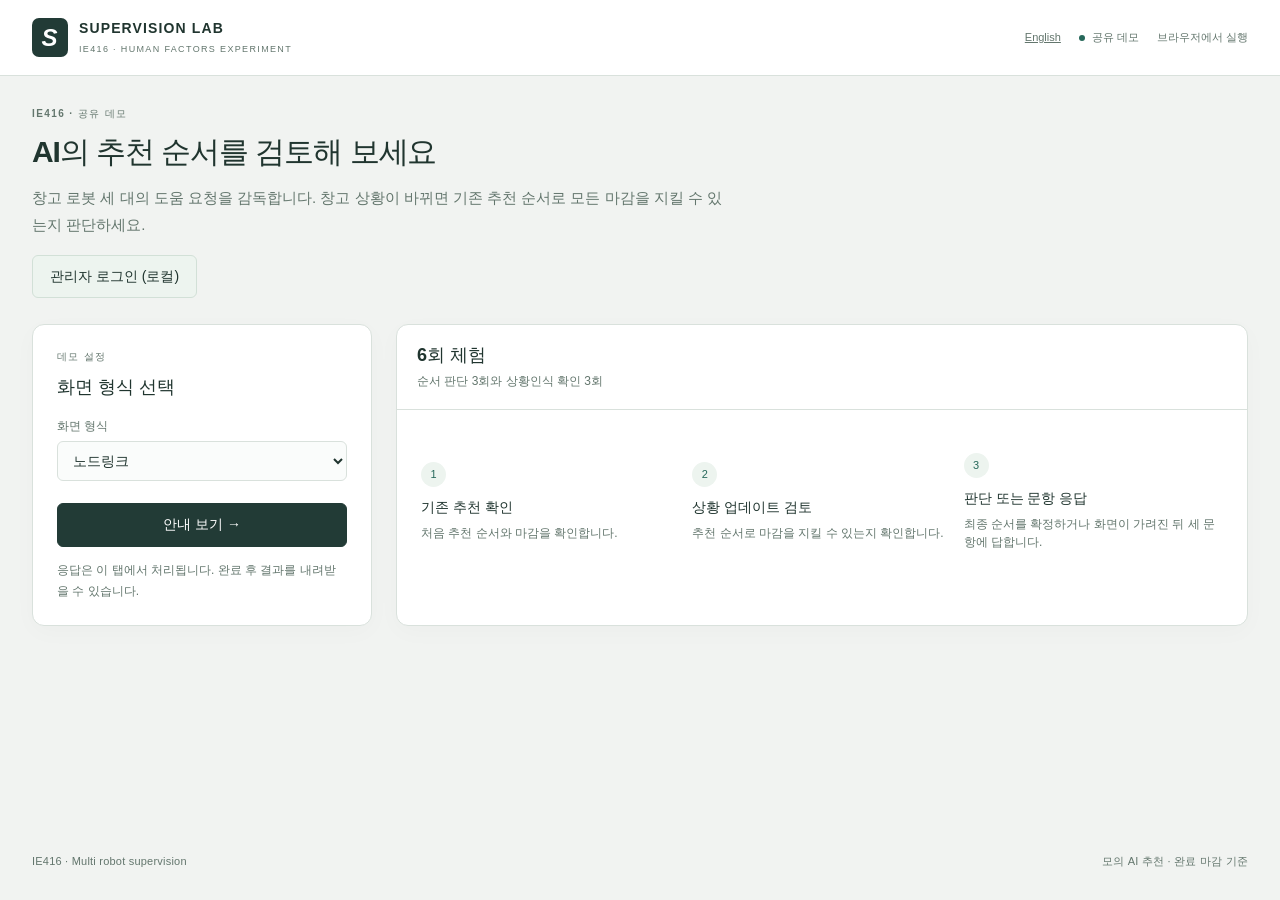
==== commit ea9332d4: "Link the public IE416 demo to the local admin login" ====
--- a/ie416-supervision-demo/index.html
+++ b/ie416-supervision-demo/index.html
@@ -26,6 +26,13 @@
 :lang(en) .state-table th{overflow-wrap:anywhere}
 :lang(en) .node-row span:first-child{white-space:normal}
 @media(max-width:520px){:lang(en) .header-right{gap:8px;max-width:none}:lang(en) .header-right [role=status]{max-width:68px}}
+.collection-records{margin-top:20px}
+.collection-records .export-actions{margin-top:0}
+.collection-table{overflow-x:auto}
+.collection-table table{min-width:620px}
+.collection-table td a{white-space:nowrap}
+#invite-result{margin-top:16px}
+#copy{justify-self:start}
 
 </style>
 
@@ -204,7 +211,7 @@
     const fallback = t('서버 응답 오류 ', 'Server error ') + response.status;
     throw new Error(data.error && !(english && /[가-힣]/.test(data.error)) ? data.error : fallback);
   }
-  $('save-state').textContent = t('로컬 기록 연결됨', 'Local storage connected');
+  $('save-state').textContent = protocol?.collection ? '수집 서버 연결됨' : t('로컬 기록 연결됨', 'Local storage connected');
   $('save-state').classList.remove('save-warning');
   return blob ? response.blob() : response.json();
 }
@@ -259,6 +266,9 @@
   document.querySelectorAll('[data-action]').forEach(el=>el.onclick=()=>{
     if(el.dataset.action==='judge') action('judge',{judgment:el.dataset.choice});
     else if(el.dataset.action==='confirm') action('confirm',{order:selectedOrder});
+    else if(el.dataset.action==='start' && protocol?.collection) {
+      if ($('consent-confirmed').checked) action('start',{consent_confirmed:true});
+    }
     else action(el.dataset.action);
   });
 }
@@ -294,9 +304,12 @@
 }
 
 function demoSetup() {
+  const adminLink = sharedDemo
+    ? `<a class="btn soft demo-link" href="http://127.0.0.1:8767/admin" target="_blank" rel="noopener noreferrer">${t('관리자 로그인 (로컬)','Admin login (local)')}</a>`
+    : '';
   return `<div class="intro"><div class="eyebrow">IE416 · ${sharedDemo?t('공유 데모','Public demo'):'English demo'}</div>
     <h1>${t('AI의 추천 순서를 검토해 보세요','Review an AI recommendation')}</h1>
-    <p>${t('창고 로봇 세 대의 도움 요청을 감독합니다. 창고 상황이 바뀌면 기존 추천 순서로 모든 마감을 지킬 수 있는지 판단하세요.','Supervise three robots, review a change in the warehouse, and decide whether the recommended order still meets every deadline.')}</p></div>
+    <p>${t('창고 로봇 세 대의 도움 요청을 감독합니다. 창고 상황이 바뀌면 기존 추천 순서로 모든 마감을 지킬 수 있는지 판단하세요.','Supervise three robots, review a change in the warehouse, and decide whether the recommended order still meets every deadline.')}</p>${adminLink}</div>
     <div class="setup-grid">
       <form class="panel setup-form" id="setup"><div class="eyebrow">${t('데모 설정','Demo setup')}</div><h2>${t('화면 형식 선택','Choose an interface')}</h2>
         <div class="field"><label for="condition">${t('화면 형식','Interface')}</label><select id="condition"><option value="node">${t('노드링크','Node-link view')}</option><option value="table">${t('표 형식','Table view')}</option></select></div>
@@ -319,6 +332,13 @@
   state = null;
   if (sharedDemo) auth = null;
   const resume = auth ? `<div class="resume"><div><strong>${t('저장된 세션이 있습니다.', 'A demo is saved.')}</strong><p>${esc(auth.id)} · ${t('화면을 다시 열어 이어갈 수 있습니다.', 'You can continue from where you left off.')}</p></div><button class="btn small" id="resume">${t('세션 이어가기', 'Resume demo')}</button></div>` : '';
+  if (protocol?.collection) {
+    $('app').innerHTML = resume + `<section class="panel center-stage"><div class="eyebrow">IE416 · 참가자 접속</div>
+      <h1>로봇 감독 실험</h1><p>연구자에게 받은 개인 참가 링크를 열어 주세요.</p>
+      <a class="btn small" href="/admin">연구자 로그인</a></section>`;
+    if (auth) $('resume').onclick = async () => {renderKey='';await refresh();queueEvent('reload',{phase:state?.phase});};
+    return;
+  }
   $('app').innerHTML=resume+(demoSetupOnly ? demoSetup() : `
     <div class="intro"><div class="eyebrow">Study workbench / IE416</div><h1>AI의 추천을,<br>현재 상황으로 다시 판단하기</h1><p>상황 변화로 부적절해진 개입 순서를 발견하고 수정하는 감독 실험입니다. 동일한 정보를 표와 노드링크로 제공하고 이해·예측과 의사결정을 기록합니다.</p><a class="btn soft demo-link" href="/?lang=en">영어 데모 <span aria-hidden="true">→</span></a></div>
     <div class="setup-grid"><form class="panel setup-form" id="setup"><div class="eyebrow">연구자 설정</div><h2>실험 세션 만들기</h2>
@@ -415,8 +435,14 @@
     <div class="rule-inline">예: 예상 완료 <strong>12분</strong>, 마감 <strong>12분</strong>이면 허용됩니다.<br>예상 완료 <strong>13분</strong>, 마감 <strong>12분</strong>이면 마감 위반입니다.</div>
     <p class="subtle">표시된 시간은 변화 시점부터의 모의 분입니다. 화면 검토 중에는 상태와 모의 시간이 고정됩니다. 화면의 지도는 공통 맥락이며 개입 소요시간을 이동 거리로 계산하지 않습니다.</p>
     <p class="subtle">${state.total_practice?`연습 ${state.total_practice}시행 후 본 ${state.total_main}시행을 진행합니다. 본 시행 12회마다 휴식 화면이 나옵니다.`:'데모 6시행을 진행합니다. 데모 기록은 본 실험과 구분됩니다.'}</p>
-    ${button(state.total_practice?'연습 시작 →':'데모 시작 →','start')}</section>`;
+    ${protocol?.collection ? `<p><strong>참가자 코드 ${esc(state.config.participant)}</strong></p>
+      <label class="check-line"><input type="checkbox" id="consent-confirmed">
+      <span>연구자가 제공한 안내를 읽고 별도 동의 절차를 완료했습니다.</span></label>` : ''}
+    ${button(state.total_practice?'연습 시작 →':'데모 시작 →','start',protocol?.collection?'disabled':'')}</section>`;
   bindActions();
+  if (protocol?.collection) $('consent-confirmed').onchange = event => {
+    document.querySelector('[data-action="start"]').disabled = !event.target.checked;
+  };
 }
 function sessionTop(){
   const practice=state.practice;
@@ -551,6 +577,10 @@
   try{const blob=await api(`/api/study/sessions/${auth.id}/${kind}`,null,{blob:true});const url=URL.createObjectURL(blob),a=document.createElement('a');a.href=url;a.download=`ie416-${state.config.participant}-${kind}.${kind==='json'?'json':'csv'}`;a.click();setTimeout(()=>URL.revokeObjectURL(url),1000);}catch(error){reportError(error);}
 }
 function finished(){
+  if (protocol?.collection) {
+    $('app').innerHTML = '<section class="panel center-stage"><div class="eyebrow">IE416 · 실험 완료</div><h1>응답이 저장되었습니다.</h1><p>참여해 주셔서 감사합니다. 이 창을 닫아도 됩니다.</p></section>';
+    return;
+  }
   const summary=state.summary;
   const stats = [
     [t('UI 조건','Interface'),summary.condition==='node'?t('노드링크','Node-link'):t('표 형식','Table')],
@@ -627,6 +657,29 @@
     if (!sharedDemo) {
       try{const saved=JSON.parse(localStorage.getItem(STORE));if(saved?.id&&saved?.token)auth=saved;}catch(_){}
     }
+    if (protocol?.collection) {
+      $('local-indicator').textContent = '실험 수집';
+      $('save-state').textContent = '수집 서버 연결됨';
+      $('footer-note').textContent = '모의 AI 추천 · 완료 마감 기준 · 서버 기록';
+      const join = /^#join=([a-f0-9]{16})\.([A-Za-z0-9_-]{32})$/.exec(location.hash);
+      if (join) {
+        const previous = auth;
+        auth = {id:join[1],token:join[2]};
+        try {
+          const next = await api(`/api/study/sessions/${auth.id}`);
+          remember();
+          history.replaceState(null,'',location.pathname + location.search);
+          install(next);
+          if (next.phase !== 'instructions') queueEvent('reload',{phase:next.phase});
+          return;
+        } catch (error) {
+          auth = previous;
+          setup();
+          reportError(error);
+          return;
+        }
+      }
+    }
     setup();
   }catch(error){$('app').innerHTML=`<section class="panel center-stage"><h1>${t('서버에 연결하지 못했습니다.','Could not connect to the server')}</h1><p>${t('study_server.py를 실행한 뒤 이 페이지를 새로고침하세요.','Start study_server.py and reload this page.')}</p></section>`;reportError(error);}
 }
